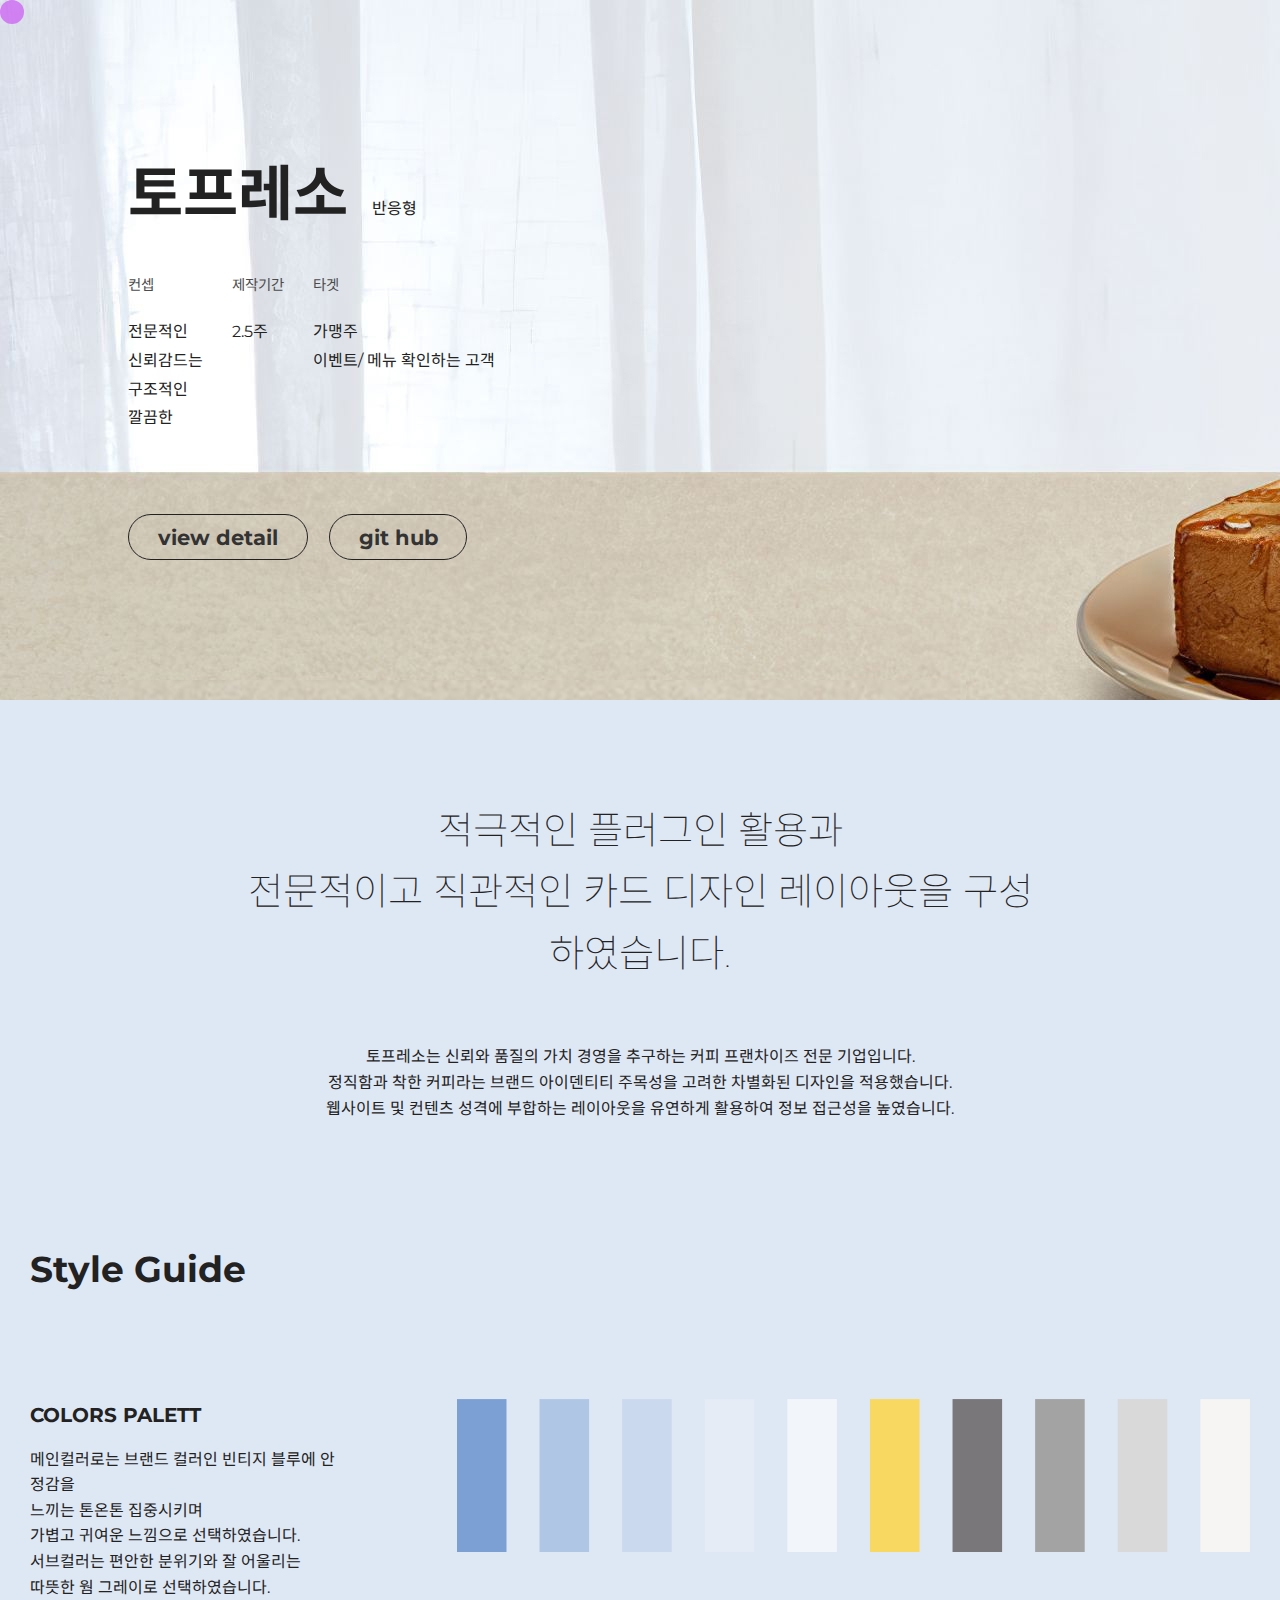
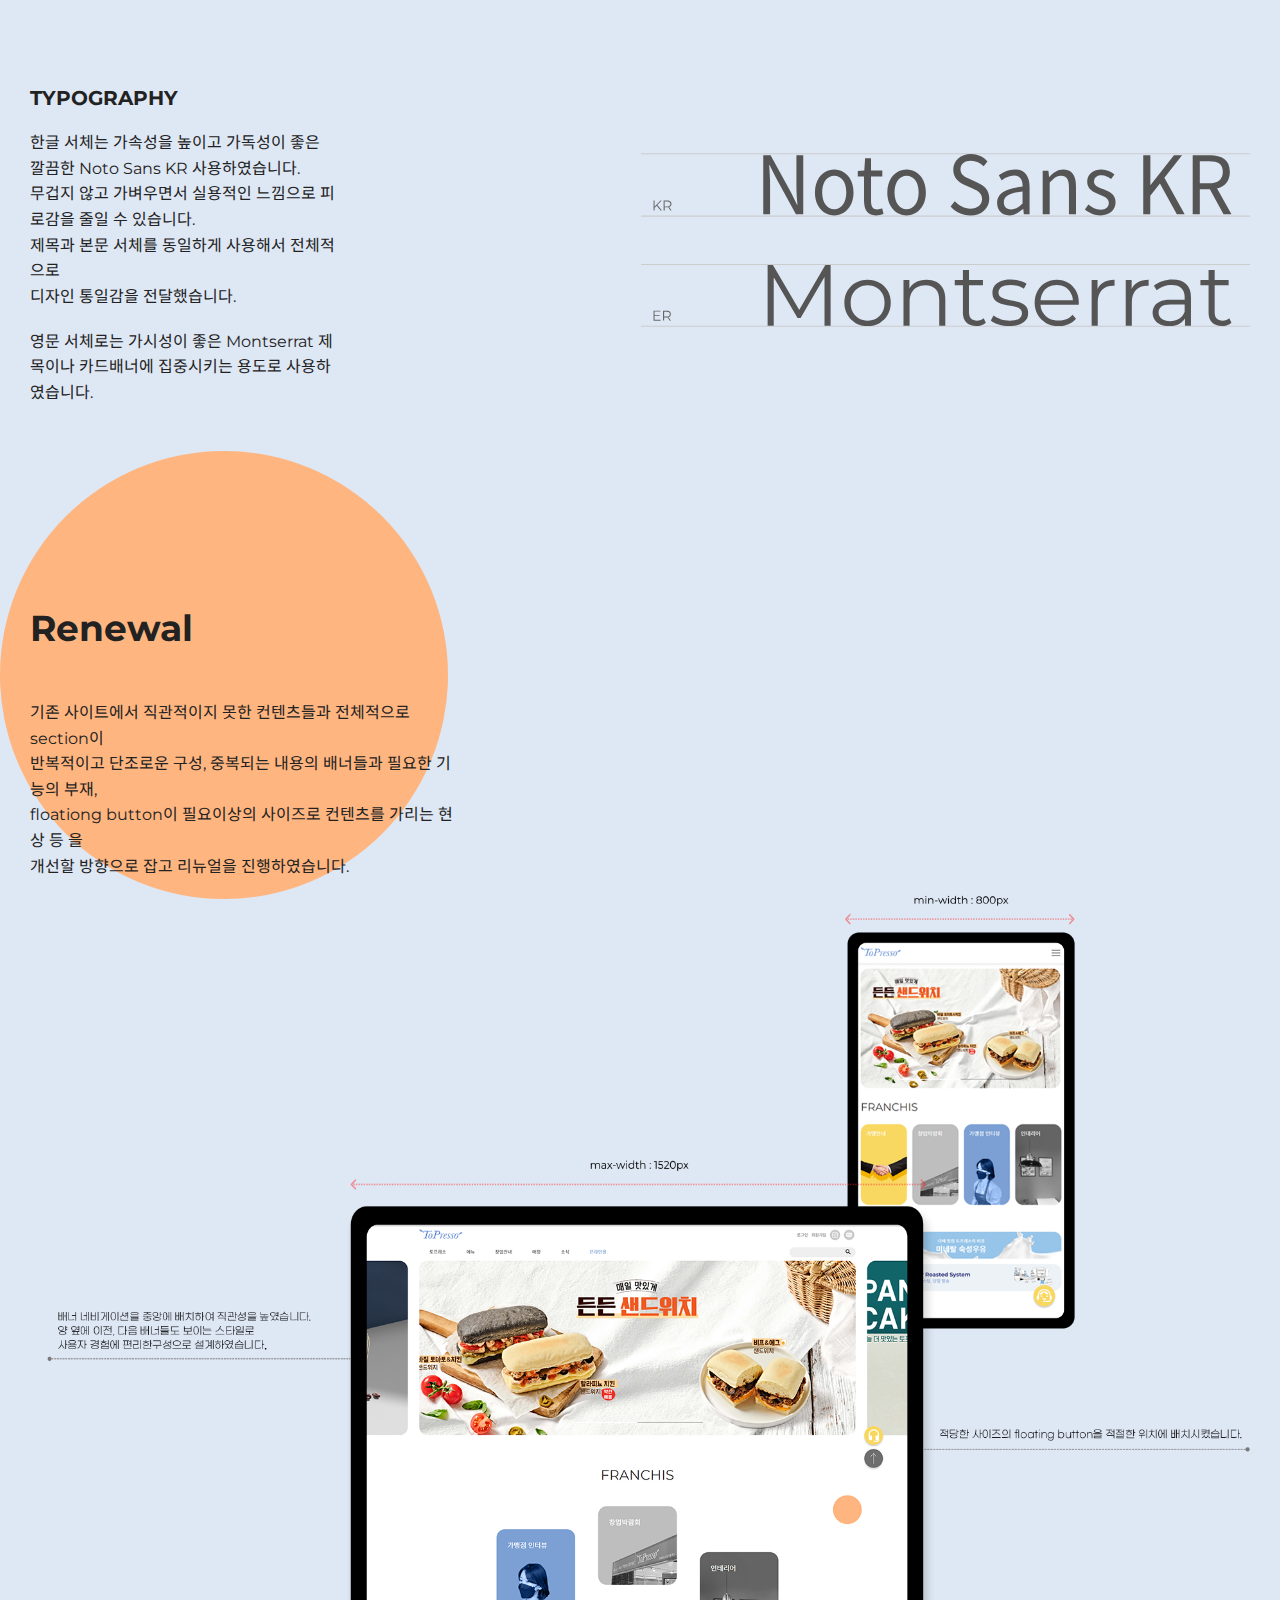
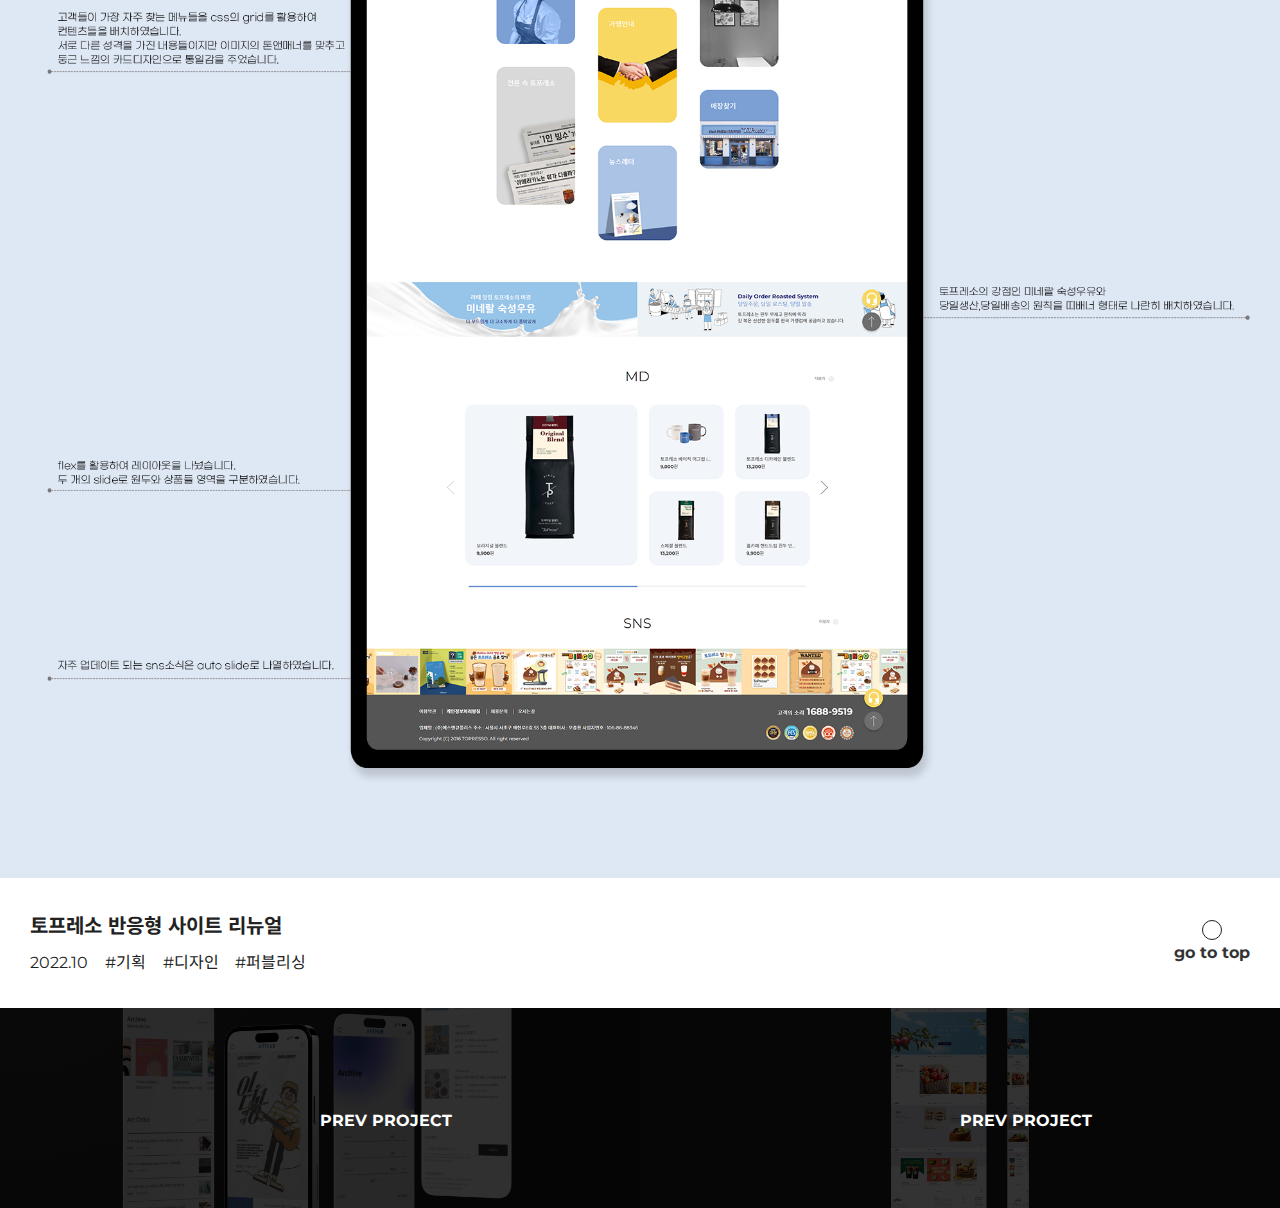
==== sub_page/sub1.html @ 6f8ec85c "22.12.22" ====
<!DOCTYPE html>
<html lang="ko">
  <head>
    <meta charset="UTF-8" />
    <meta http-equiv="X-UA-Compatible" content="IE=edge" />
    <meta name="viewport" content="width=device-width, initial-scale=1.0" />
    <title>project1</title>
    <link
      href="https://fonts.googleapis.com/css2?family=Montserrat:wght@400;700&family=Noto+Sans+KR:wght@300;400;700&family=Playfair+Display&display=swap"
      rel="stylesheet"
    />
    <link href="https://unpkg.com/aos@2.3.1/dist/aos.css" rel="stylesheet" />
    <link rel="stylesheet" href="../css/sub.css" />

    <script src="https://unpkg.com/aos@2.3.1/dist/aos.js"></script>
    <script src="../js/common.js" defer></script>
  </head>
  <body oncontextmenu="return false">
    <div class="wrap">
      <div class="cursor"></div>
      <header id="hd" class="pro1">
        <div class="banner_txt">
          <div class="title">
            <h2>토프레소</h2>
            <span>반응형</span>
          </div>
          <div class="dec">
            <ul>
              <p>컨셉</p>
              <li>전문적인</li>
              <li>신뢰감드는</li>
              <li>구조적인</li>
              <li>깔끔한</li>
            </ul>
            <ul>
              <p>제작기간</p>
              <li>2.5주</li>
            </ul>
            <ul>
              <p>타겟</p>
              <li>가맹주</li>
              <li>이벤트/ 메뉴 확인하는 고객</li>
            </ul>
          </div>
          <div class="site_con">
            <a
              href="https://chaennn.github.io/topresso/"
              target="_black"
              data-style="style1"
              >view detail</a
            >
            <a
              href="https://github.com/chaennn/topresso"
              target="_black"
              data-style="style1"
              >git hub</a
            >
          </div>
        </div>
      </header>
      <div class="contents pro1">
        <div class="inner">
          <div class="txt_con">
            <p class="big_txt">
              적극적인 플러그인 활용과 <br />전문적이고 직관적인 카드 디자인
              레이아웃을 구성하였습니다.
            </p>
            <p class="sub_txt">
              토프레소는 신뢰와 품질의 가치 경영을 추구하는 커피 프랜차이즈 전문
              기업입니다. <br />정직함과 착한 커피라는 브랜드 아이덴티티
              주목성을 고려한 차별화된 디자인을 적용했습니다.<br />
              웹사이트 및 컨텐츠 성격에 부합하는 레이아웃을 유연하게 활용하여
              정보 접근성을 높였습니다.
            </p>
          </div>
          <div class="style_guide">
            <h3>Style Guide</h3>
            <div class="colors_palett">
              <div class="color_txt">
                <h4>COLORS PALETT</h4>
                <p>
                  메인컬러로는 브랜드 컬러인 빈티지 블루에 안정감을 <br />
                  느끼는 톤온톤 집중시키며 <br />가볍고 귀여운 느낌으로
                  선택하였습니다.<br />
                  서브컬러는 편안한 분위기와 잘 어울리는 <br />따뜻한 웜
                  그레이로 선택하였습니다.
                </p>
              </div>
              <div class="color_con">
                <img src="../image/topresso/topresso_color.svg" alt="" />
              </div>
            </div>
            <div class="typography">
              <div class="typo_txt">
                <h4>TYPOGRAPHY</h4>
                <p>
                  한글 서체는 가속성을 높이고 가독성이 좋은 깔끔한 Noto Sans KR
                  사용하였습니다.<br />
                  무겁지 않고 가벼우면서 실용적인 느낌으로 피로감을 줄일 수
                  있습니다. <br />제목과 본문 서체를 동일하게 사용해서
                  전체적으로<br />
                  디자인 통일감을 전달했습니다.
                </p>
                <p>
                  영문 서체로는 가시성이 좋은 Montserrat 제목이나 카드배너에
                  집중시키는 용도로 사용하였습니다.
                </p>
              </div>
              <div class="typo_con">
                <img src="../image/topresso/topresso_typo.svg" alt="" />
              </div>
            </div>
          </div>
          <div class="renewal">
            <div class="renewal_txt">
              <h3>Renewal</h3>
              <p>
                기존 사이트에서 직관적이지 못한 컨텐츠들과 전체적으로
                section이<br />
                반복적이고 단조로운 구성, 중복되는 내용의 배너들과 필요한 기능의
                부재,<br />
                floationg button이 필요이상의 사이즈로 컨텐츠를 가리는 현상 등
                을<br />
                개선할 방향으로 잡고 리뉴얼을 진행하였습니다.
              </p>
            </div>
            <div class="renewal_bg">
              <img src="../image/topresso/topresso_detail.png" alt="" />
            </div>
          </div>
        </div>
      </div>
      <footer class="pro1">
        <div class="foot_top">
          <div class="inner">
            <div class="sub_title">
              <p>토프레소 반응형 사이트 리뉴얼</p>
              <span>2022.10</span>
              <span>#기획</span>
              <span>#디자인</span>
              <span>#퍼블리싱</span>
            </div>
            <div class="fullpage-nav">
              <span></span>
              <a href="#hd" class="goTop_btn">go to top</a>
            </div>
          </div>
        </div>
        <div class="foot_bottom">
          <div class="prev_page">
            <a href="../sub_page/sub2.html" data-style="style1"></a>
          </div>
          <div class="next_page">
            <a href="#" data-style="style1"></a>
          </div>
        </div>
      </footer>
    </div>
  </body>
</html>
---- css/sub.css ----
@charset "utf-8";
@import url(./my_reset.css);
:root {
  font-family: "Montserrat", "Noto Sans KR", sans-serif;
  --dark-c1: #222;
  --light-c1: #fff;
  --dark-point-c: #cd68f3;
  --light-point-c: #64ddf8;
}

::selection {
  background-color: var(--light-point-c);
  color: var(--dark-point-c);
}

html {
  scroll-behavior: smooth;
}

body {
  cursor: none;
  color: var(--dark-c1);
}

.wrap {
  overflow: hidden;
  position: relative;
}

.cursor {
  width: 24px;
  height: 24px;
  border-radius: 50%;
  background-color: var(--dark-point-c);
  opacity: 0.8;
  position: absolute;
  top: 0;
  left: 0;
  pointer-events: none;
  z-index: 999;
}

.cursor.style1 {
  border: transparent;
  background-color: var(--light-point-c);
  backdrop-filter: hue-rotate(90deg);
}

a {
  cursor: none;
}

.inner {
  width: calc(100% - 60px);
  max-width: 1600px;
  margin: auto;
}

img {
  width: 100%;
}

.wrap {
  overflow: hidden;
}

/* 공통 header */
header {
  height: 700px;
  background-size: cover;
  display: flex;
  align-items: center;
  padding-left: 10%;
  position: relative;
  z-index: 1;
}

header .banner_txt {
  width: calc(100% / 2);
}

header .title {
  margin-bottom: 2rem;
  font-size: 60px;
  font-weight: bold;
  display: flex;
  align-items: flex-end;
}

header .title span {
  padding: 1.3rem 1.5rem;
  font-size: 1rem;
  font-weight: normal;
}

header .dec {
  margin-bottom: 15%;
  display: flex;
  align-items: flex-start;
}

header .dec ul {
  margin-right: 5%;
}

header .dec p {
  margin-bottom: 22px;
  font-size: 0.9rem;
  color: #4c4c4c;
}

header .dec li {
  margin-bottom: 0.2rem;
}

header .dec li {
  font-size: 1rem;
}

header .site_con a {
  padding: 0.6rem 5%;
  border: 1px solid var(--dark-c1);
  border-radius: 30px;
  margin-right: 3%;
  font-size: 1.3rem;
  font-weight: bold;
  transition: 0.3s;
}

header .site_con a:hover {
  background-color: var(--dark-c1);
  color: var(--light-c1);
}

/* 공통 footer */
.foot_top .inner {
  height: 130px;
  display: flex;
  justify-content: space-between;
  align-items: center;
}

.foot_top p {
  padding-bottom: 0.5rem;
  font-weight: bold;
  font-size: 20px;
}

.foot_top span {
  margin-right: 0.8rem;
}

.fullpage-nav {
  font-weight: bold;
  text-align: center;
  color: var(--dark-c1);
}

.fullpage-nav span {
  width: 20px;
  height: 20px;
  border: 1px solid var(--dark-c1);
  border-radius: 50%;
  margin: auto;
  display: block;
  transition: 0.3s;
}

.fullpage-nav .goTop_btn {
  font-weight: bold;
  text-align: center;
}

.fullpage-nav:hover span {
  transform: translateY(-30%);
}

footer .foot_bottom {
  display: flex;
  justify-content: space-between;
  align-items: center;
}

footer .foot_bottom > * {
  width: calc(100% / 2);
  height: 200px;
  font-weight: bold;
  color: var(--light-c1);
  display: flex;
  justify-content: center;
  align-items: center;
  position: relative;
}

footer .foot_bottom a {
  width: 100%;
  height: 100%;
  background: rgba(0, 0, 0, 0.8);
  position: absolute;
  top: 0;
  left: 0;
  transition: 1s;
}

footer .prev_page a::before {
  content: "PREV PROJECT";
  color: var(--light-c1);
  position: absolute;
  top: 50%;
  left: 50%;
}

footer .next_page a::before {
  content: "PREV PROJECT";
  color: var(--light-c1);
  position: absolute;
  top: 50%;
  left: 50%;
}

footer .foot_bottom a:hover {
  background: linear-gradient(
    180deg,
    rgba(0, 0, 0, 0) 0%,
    rgba(0, 0, 0, 1) 100%
  );
}

footer .foot_bottom span {
  z-index: 1;
}

/* 토프레소 */
header.pro1 {
  background: url(../image/topresso/top_banner.jpg) no-repeat top left;
}

/* contents! */
.contents.pro1 {
  background-color: #dee7f4;
  position: relative;
  z-index: 1;
}

.contents.pro1::before {
  content: "";
  width: 35vw;
  height: 35vw;
  border-radius: 50%;
  background-color: #ffb57f;
  position: absolute;
  top: 40%;
  left: 0;
  z-index: -1;
  animation: orange 20s linear infinite none;
}

@keyframes orange {
  0% {
    top: 40%;
    left: -40%;
  }
  100% {
    top: 40%;
    left: 100%;
  }
}

.contents.pro1 .txt_con {
  width: 65%;
  padding-top: 100px;
  margin: auto;
  text-align: center;
}

.contents.pro1 .txt_con .big_txt {
  font-size: 2.4rem;
  font-weight: lighter;
}

.contents.pro1 .txt_con .sub_txt {
  margin-top: 60px;
}

.pro1 h3 {
  font-weight: bold;
  font-size: 36px;
}

.pro1 h4 {
  margin-bottom: 1rem;
  font-weight: bold;
  font-size: 20px;
}

.pro1 .style_guide {
  margin-top: 120px;
}

.pro1 .style_guide h3 {
  margin-bottom: 100px;
}

.pro1 .style_guide .colors_palett {
  display: flex;
  justify-content: space-between;
}

.pro1 .style_guide .typography {
  display: flex;
  justify-content: space-between;
  align-items: center;
}

.pro1 .style_guide .colors_palett {
  display: flex;
  justify-content: space-between;
}

.pro1 .style_guide .color_txt {
  width: 25%;
}

.pro1 .style_guide .color_con {
  width: 65%;
}

.pro1 .style_guide .typography {
  margin-top: 82px;
}

.pro1 .style_guide .typo_txt {
  width: 25%;
}

.pro1 .style_guide .typo_txt p:nth-of-type(2) {
  margin-top: 1.2rem;
}

.pro1 .style_guide .typo_con {
  width: 50%;
}

.pro1 .renewal {
  margin: auto;
  margin-top: 195px;
  display: flex;
  justify-content: space-between;
  flex-direction: column;
}

.pro1 .renewal .renewal_bg {
  margin-bottom: 80px;
}

.pro1 .renewal .renewal_txt {
  width: 35%;
}

.pro1 .renewal h3 {
  margin-bottom: 42px;
}

footer.pro1 {
  background-color: white;
  color: var(--dark-c1);
}

footer.pro1 .foot_bottom .prev_page {
  background: url(../image/mockup/project3.jpg) no-repeat center;
  background-size: cover;
}

footer.pro1 .foot_bottom .next_page {
  background: url(../image/mockup/project2.jpg) no-repeat center;
  background-size: cover;
}

/* 아트허브 */

header.pro3 {
  background: url(../image/arthub/arthub_head.jpg) no-repeat top left;
}

header.pro3::before {
  content: "";
  width: 50%;
  height: 100%;
  background-color: rgba(0, 0, 0, 0.8);
  position: absolute;
  top: 0;
  left: 0;
  z-index: -1;
}

.pro3 .banner_txt {
  color: var(--light-c1);
}

.pro3 .dec p {
  color: #fdfdfd;
}

.pro3 .site_con a {
  border: 1px solid var(--light-c1);
  color: var(--light-c1);
}

.pro3 .site_con a:hover {
  background-color: var(--light-c1);
  color: var(--dark-c1);
}

/* sub2 contents! */
.contents.pro3 h3 {
  font-size: 2.2rem;
  font-weight: bold;
}

.contents.pro3 .txt_con {
  padding-top: 130px;
  padding-bottom: 100px;
  display: flex;
  justify-content: space-between;
  align-items: center;
  word-break: keep-all;
}

.contents.pro3 .big_txt {
  width: 45%;
  font-size: 2.2rem;
  font-weight: lighter;
}

.contents.pro3 .sub_txt {
  width: 45%;
}

.contents.pro3 .sub_txt p {
  margin-bottom: 1rem;
}

.contents.pro3 .style_guide {
  padding-top: 100px;
  background: rgb(237, 240, 246);
  background: linear-gradient(
    180deg,
    rgba(237, 240, 246, 1) 0%,
    rgba(237, 240, 246, 0) 100%
  );
}

.contents.pro3 .style_guide h3 {
  width: 100%;
  margin-bottom: 80px;
  text-align: center;
}

.contents.pro3 .style_guide h4 {
  margin-bottom: 2.2rem;
  font-size: 1.4rem;
  font-weight: bold;
}

.contents.pro3 .style_guide .style_con {
  display: flex;
  justify-content: space-evenly;
}

.contents.pro3 .style_guide .style_con:first-of-type {
  margin-bottom: 70px;
}

.contents.pro3 .style_guide .style_con > * {
  width: 30%;
}

.contents.pro3 .colors_palett ul {
  display: flex;
  justify-content: flex-start;
  flex-wrap: wrap;
}

.contents.pro3 .colors_palett h4 {
  width: 100%;
}

.contents.pro3 .color_con {
  padding-right: 5%;
  text-align: center;
}

.contents.pro3 .color_con span {
  width: 80px;
  height: 80px;
  border-radius: 50%;
  background-color: #fff;
  display: inline-block;
}

.contents.pro3 .color_con:first-of-type span {
  box-shadow: 2px 2px 15px rgba(0, 0, 0, 0.1);
}

.contents.pro3 .color_con:nth-of-type(2) span {
  background-color: #225099;
}

.contents.pro3 .color_con:last-of-type span {
  background-color: #000;
}

.contents.pro3 .style_guide .grid_width {
  width: 50%;
  margin: auto;
  margin-top: 140px;
}

.contents.pro3 .renewal {
  margin-top: 144px;
  text-align: center;
}
.contents.pro3 .renewal h3 {
  color: #225099;
}

.contents.pro3 .renewal .detail_img {
  width: 90%;
  margin: auto;
}

.contents.pro3 .sub_re .inner {
  display: flex;
  justify-content: space-between;
  align-items: center;
}

.contents.pro3 .sub_re h3 {
  margin-bottom: 120px;
  color: #225099;
}

.contents.pro3 .sub_re p {
  margin-bottom: 1rem;
}

footer.pro3 {
  background-color: #225099;
  color: var(--light-c1);
}

footer.pro3 .fullpage-nav a {
  color: var(--light-c1);
}

footer.pro3 .fullpage-nav span {
  border: 1px solid var(--light-c1);
}

footer .foot_bottom .prev_page {
  background: url(../image/mockup/project2.jpg) no-repeat center;
  background-size: cover;
}

footer .foot_bottom .next_page {
  background: url(../image/mockup/project1.jpg) no-repeat center;
  background-size: cover;
}

/***** 반응형 *****/

@media (max-width: 600px) {
  .banner_txt {
    width: 100% !important;
  }

  header .site_con a {
    font-size: 1rem;
  }

  /* 토프레소 */

  header.pro1 {
    background: url(../image/topresso/top_banner_m.jpg) no-repeat center;
    background-size: cover;
    display: flex;
    align-items: center;
  }

  @keyframes orange {
    0% {
      top: 60%;
      left: -40%;
    }
    100% {
      top: 60%;
      left: 100%;
    }
  }

  .contents.pro1 .txt_con {
    width: 100%;
  }

  .contents.pro1 .txt_con .sub_txt {
    width: 70%;
    margin: auto;
    margin-top: 40px;
    word-break: keep-all;
  }

  .pro1 .style_guide h3 {
    margin-bottom: 50px;
  }

  .pro1 .style_guide .colors_palett {
    display: flex;
    flex-direction: column;
  }

  .pro1 .style_guide .colors_palett > * {
    width: 100%;
  }

  .pro1 .style_guide .color_con {
    margin-top: 40px;
  }

  .pro1 .style_guide .typography {
    display: flex;
    flex-direction: column;
  }

  .pro1 .style_guide .typography > * {
    width: 100%;
  }

  .pro1 .style_guide .typo_txt {
    padding-right: 20%;
  }

  .pro1 .style_guide .typo_con {
    margin-top: 40px;
  }

  .pro1 .renewal {
    margin-top: 95px;
  }

  .pro1 .renewal .renewal_txt {
    width: 100%;
    margin-bottom: 40px;
  }

  /* 아트허브 */
  header.pro3::before {
    content: "";
    width: 100%;
    height: 100%;
    background-color: rgba(0, 0, 0, 0.8);
    position: absolute;
    top: 0;
    left: 0;
    z-index: -1;
  }

  .contents.pro3 .txt_con {
    padding-top: 130px;
    padding-bottom: 80px;
    display: flex;
    flex-direction: column;
  }

  .contents.pro3 .big_txt {
    width: 100%;
    margin-bottom: 40px;
    font-size: 2rem;
    font-weight: lighter;
  }

  .contents.pro3 .sub_txt {
    width: 100%;
    text-align: left;
  }

  .contents.pro3 .style_guide .style_con {
    justify-content: space-between;
  }

  .contents.pro3 .style_guide .style_con > * {
    width: calc(100% / 2);
  }

  .contents.pro3 .color_con span {
    width: 60px;
    height: 60px;
    border-radius: 50%;
    background-color: #fff;
    display: inline-block;
  }

  .contents.pro3 .style_guide .grid_width {
    width: 100%;
  }

  .contents.pro3 .sub_re .inner {
    display: flex;
    flex-direction: column-reverse;
  }

  .contents.pro3 .sub_re h3 {
    margin-top: 80px;
    margin-bottom: 40px;
  }
}
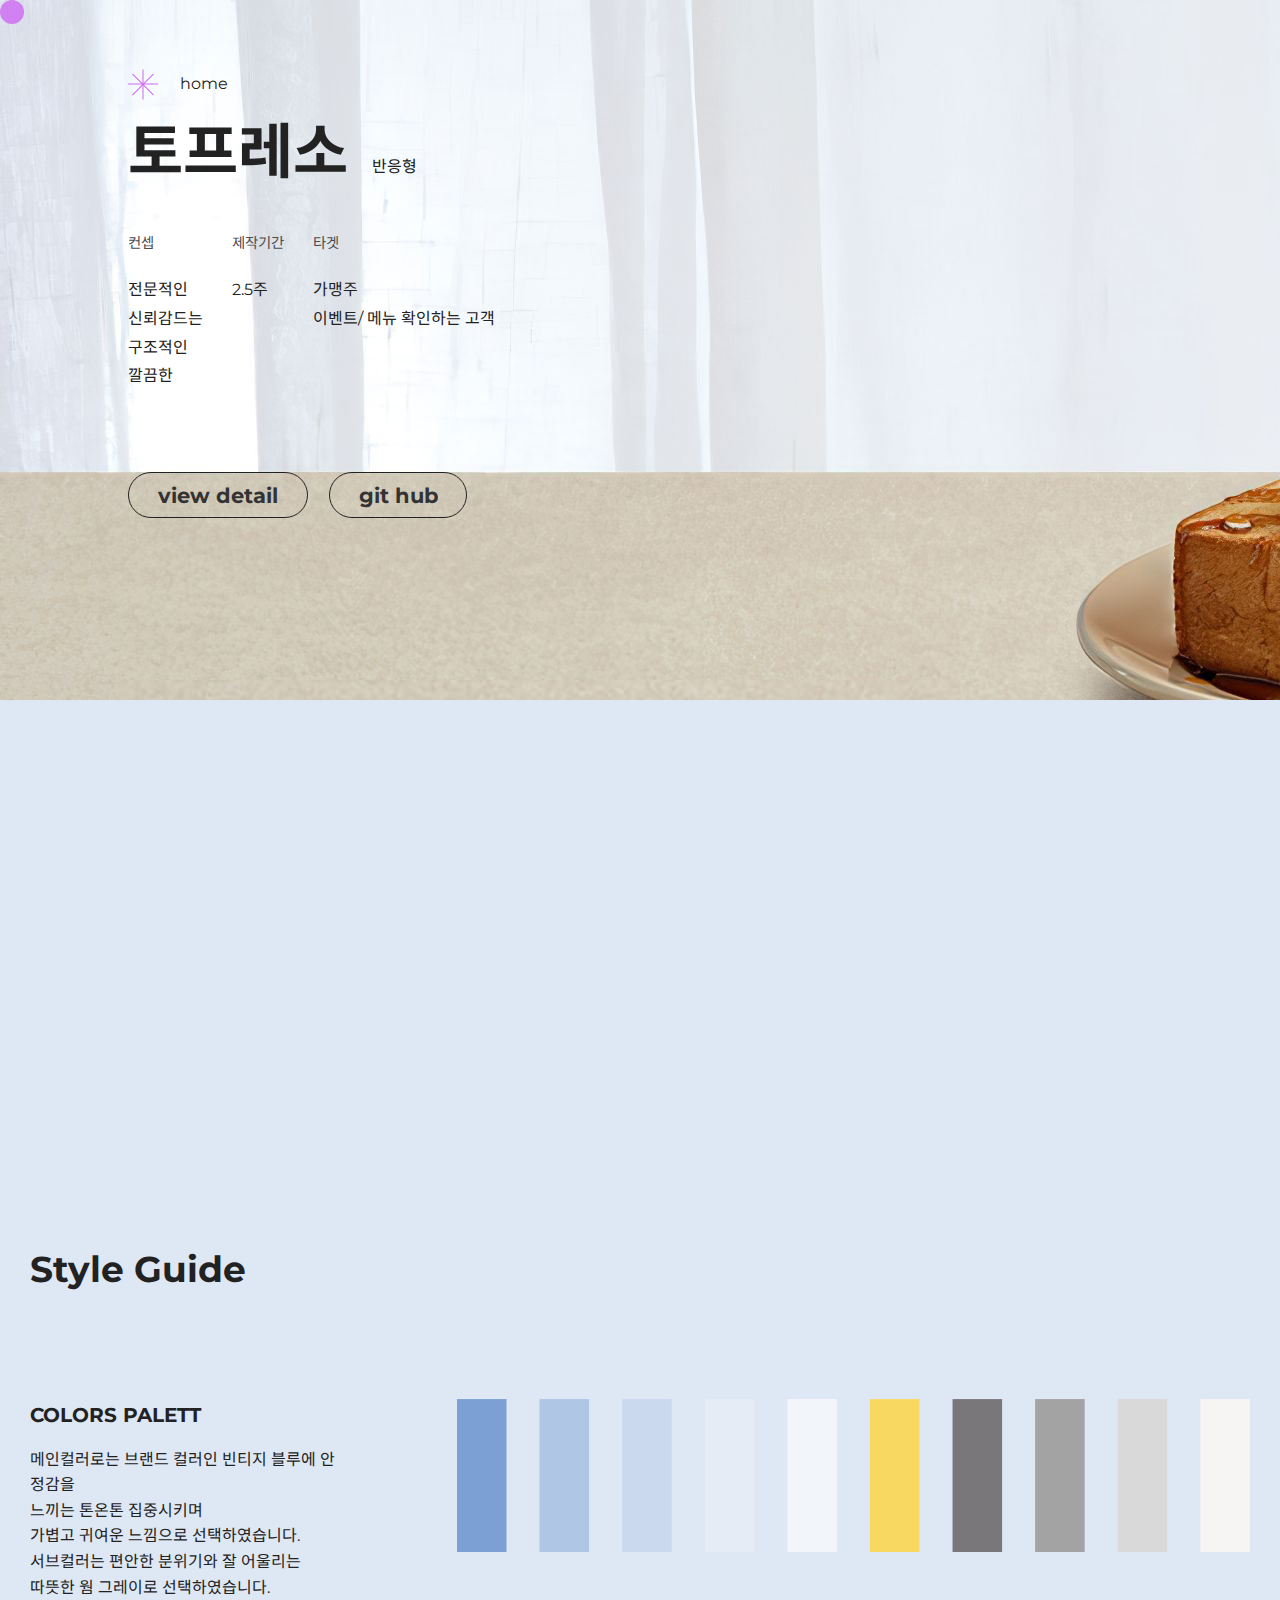
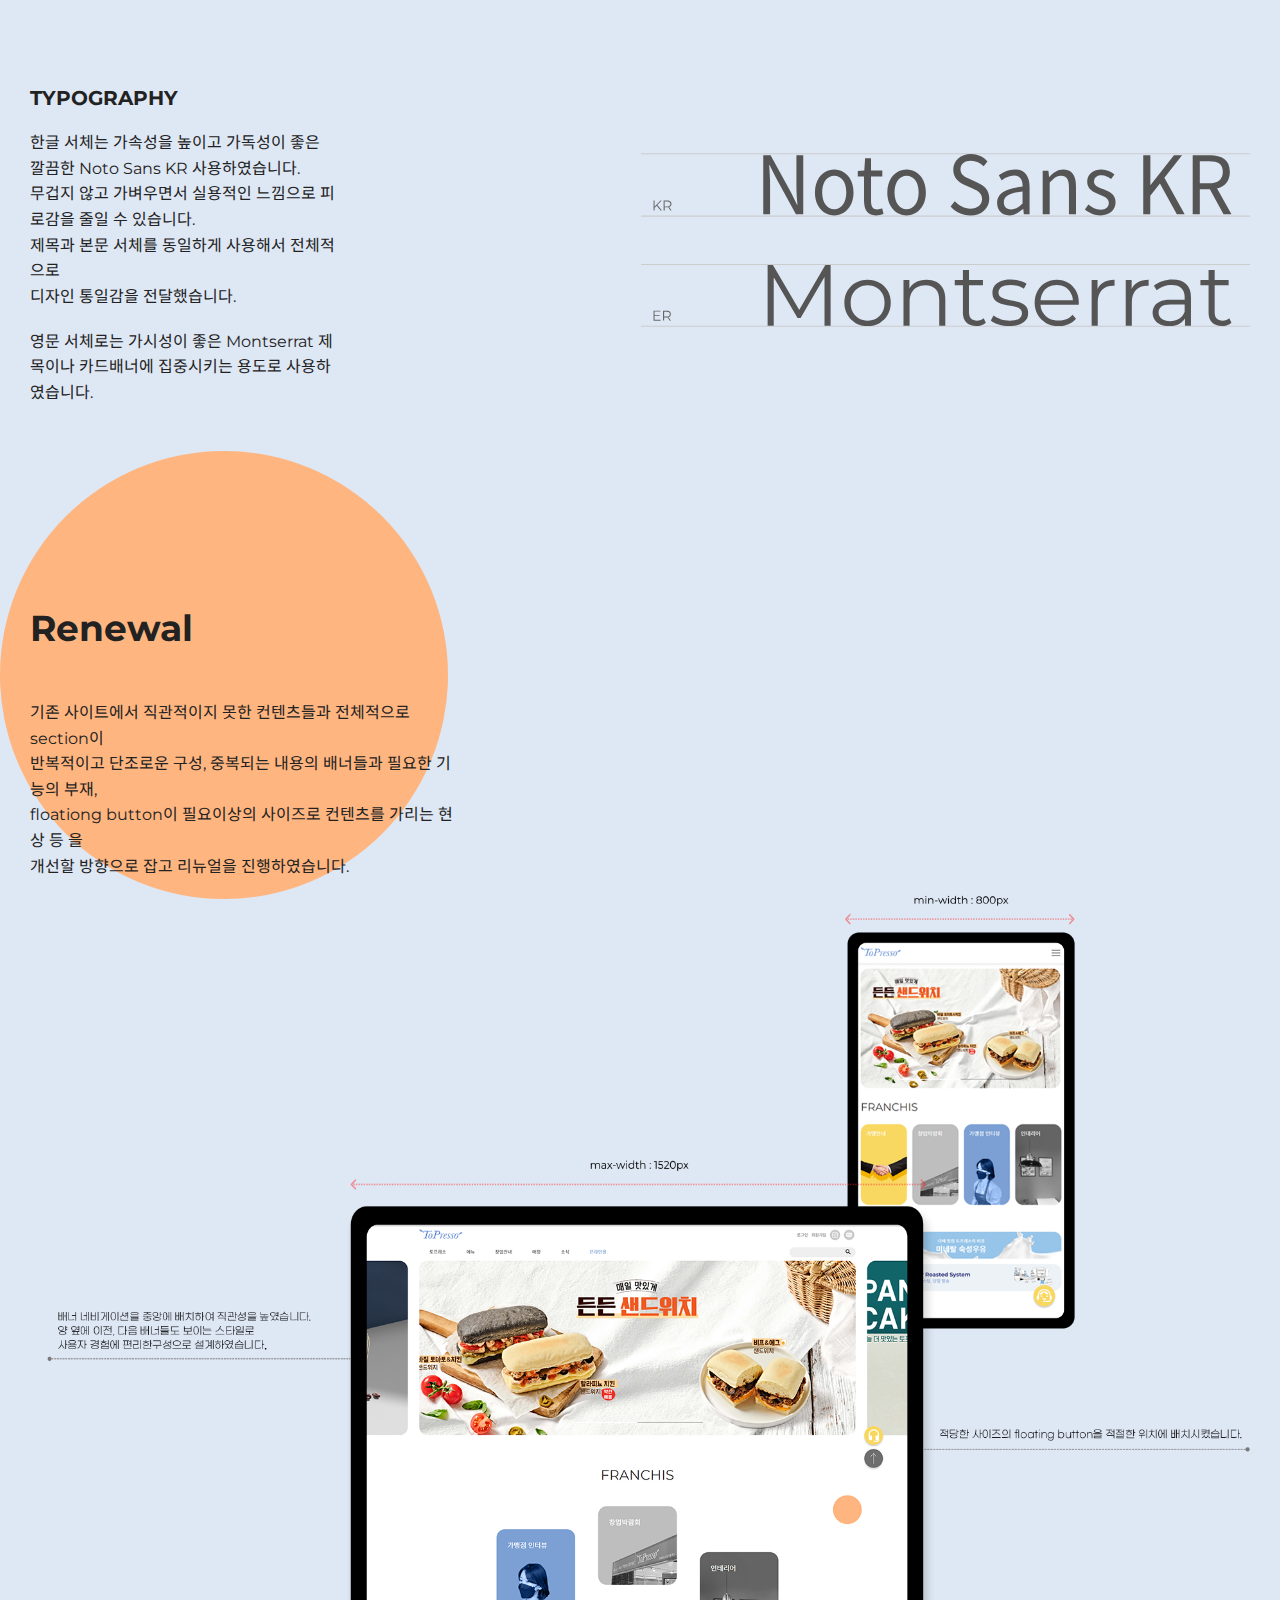
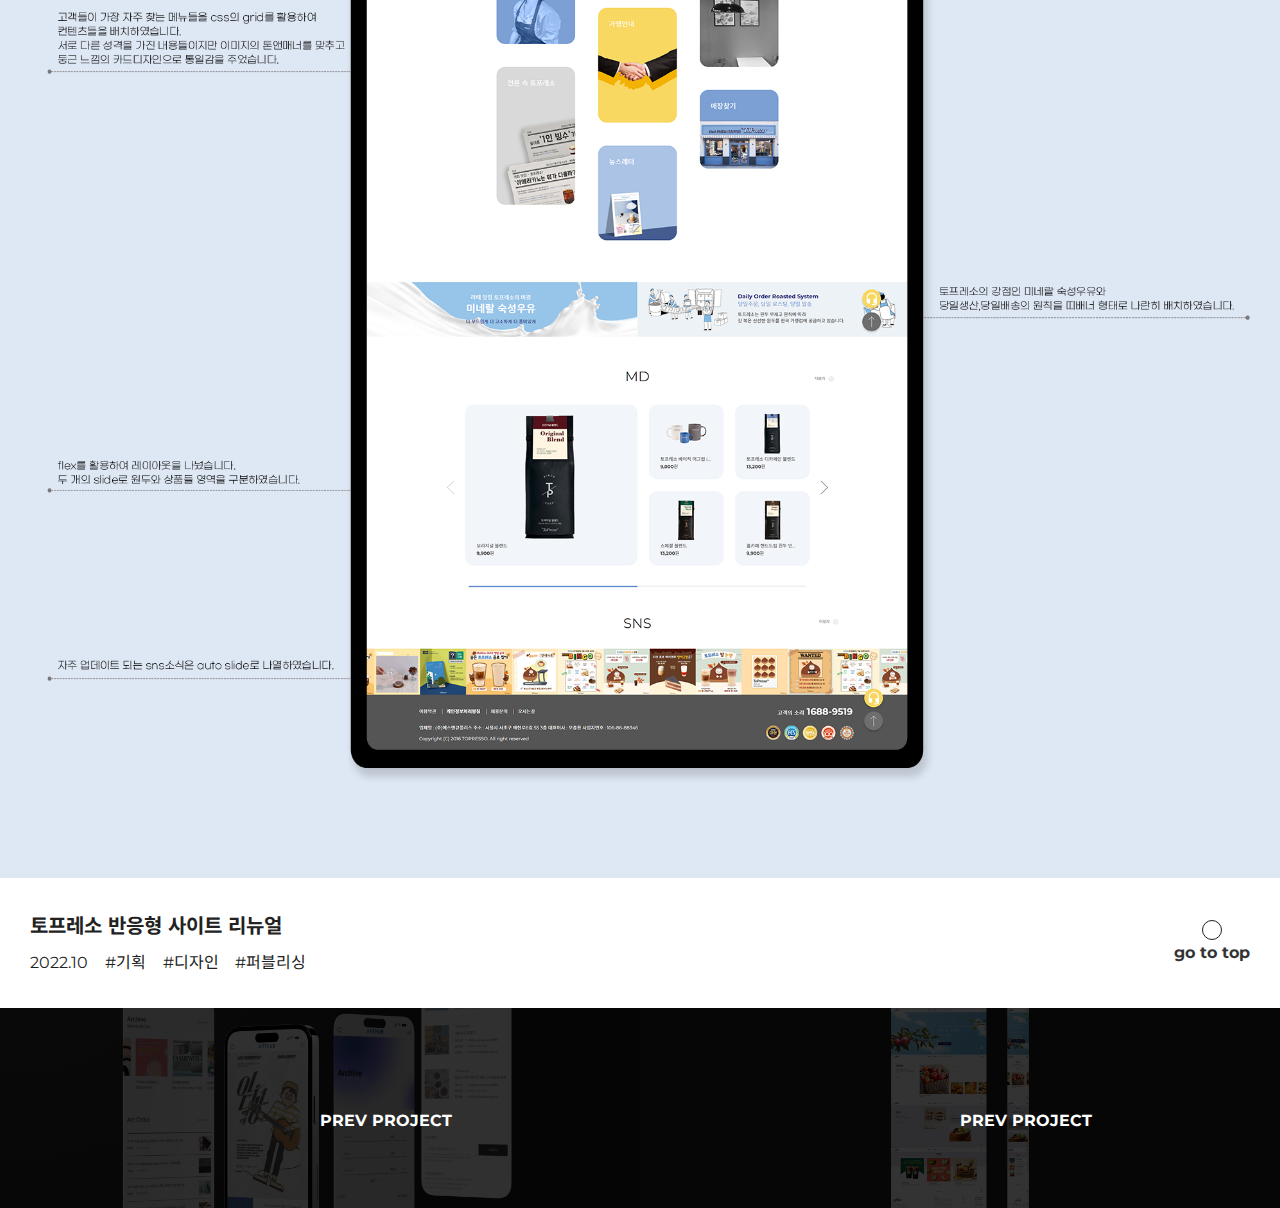
==== commit ae357f51: "22.12.23" ====
--- a/sub_page/sub1.html
+++ b/sub_page/sub1.html
@@ -19,6 +19,16 @@
     <div class="wrap">
       <div class="cursor"></div>
       <header id="hd" class="pro1">
+        <div class="home_btn">
+          <div class="home_arrow">
+            <span></span>
+            <span></span>
+            <span></span>
+            <span></span>
+          </div>
+          <p>home</p>
+          <a href="../index.html" data-style="style1">home</a>
+        </div>
         <div class="banner_txt">
           <div class="title">
             <h2>토프레소</h2>
@@ -61,11 +71,11 @@
       <div class="contents pro1">
         <div class="inner">
           <div class="txt_con">
-            <p class="big_txt">
+            <p class="big_txt" data-aos="fade-up" data-aos-duration="1500">
               적극적인 플러그인 활용과 <br />전문적이고 직관적인 카드 디자인
               레이아웃을 구성하였습니다.
             </p>
-            <p class="sub_txt">
+            <p class="sub_txt" data-aos="fade-up" data-aos-duration="1500">
               토프레소는 신뢰와 품질의 가치 경영을 추구하는 커피 프랜차이즈 전문
               기업입니다. <br />정직함과 착한 커피라는 브랜드 아이덴티티
               주목성을 고려한 차별화된 디자인을 적용했습니다.<br />
@@ -148,7 +158,7 @@
         </div>
         <div class="foot_bottom">
           <div class="prev_page">
-            <a href="../sub_page/sub2.html" data-style="style1"></a>
+            <a href="../sub_page/sub3.html" data-style="style1"></a>
           </div>
           <div class="next_page">
             <a href="#" data-style="style1"></a>
--- a/css/sub.css
+++ b/css/sub.css
@@ -67,12 +67,91 @@
 /* 공통 header */
 header {
   height: 700px;
+  padding-top: 5%;
   background-size: cover;
   display: flex;
-  align-items: center;
+  flex-direction: column;
+  align-items: flex-start;
   padding-left: 10%;
   position: relative;
   z-index: 1;
+}
+
+.home_btn {
+  width: 100px;
+  height: 40px;
+  display: flex;
+  justify-content: space-between;
+  align-items: center;
+  position: relative;
+}
+
+.home_btn .home_arrow {
+  width: 30px;
+  position: relative;
+  /* animation: arrow 3s infinite linear; */
+  animation-name: arrow;
+  animation-duration: 3s;
+  animation-iteration-count: infinite;
+  animation-timing-function: linear;
+}
+
+@keyframes arrow {
+  0% {
+    transform: rotate(0deg);
+  }
+  100% {
+    transform: rotate(360deg);
+  }
+}
+
+.home_btn span {
+  width: 30px;
+  height: 1px;
+  background-color: var(--dark-point-c);
+  position: absolute;
+  top: 50%;
+  transform: translateY(-50%);
+  transition: 0.3s;
+}
+
+.home_btn span:first-of-type {
+  transform: translateY(-50%);
+}
+.home_btn span:nth-of-type(2) {
+  transform: rotate(-45deg);
+}
+.home_btn span:nth-of-type(3) {
+  transform: rotate(45deg);
+}
+
+.home_btn span:last-of-type {
+  transform: rotate(90deg);
+}
+
+.home_btn a {
+  position: absolute;
+  top: 0;
+  left: 0;
+  right: 0;
+  bottom: 0;
+  color: transparent;
+}
+
+.home_btn:hover .home_arrow {
+  animation-play-state: paused;
+}
+
+.home_btn:hover span:nth-of-type(2) {
+  width: 15px;
+  transform: translateY(600%) rotate(45deg);
+}
+.home_btn:hover span:nth-of-type(3) {
+  width: 15px;
+  transform: translateY(-690%) rotate(-45deg);
+}
+.home_btn:hover span:last-of-type {
+  opacity: 0;
 }
 
 header .banner_txt {
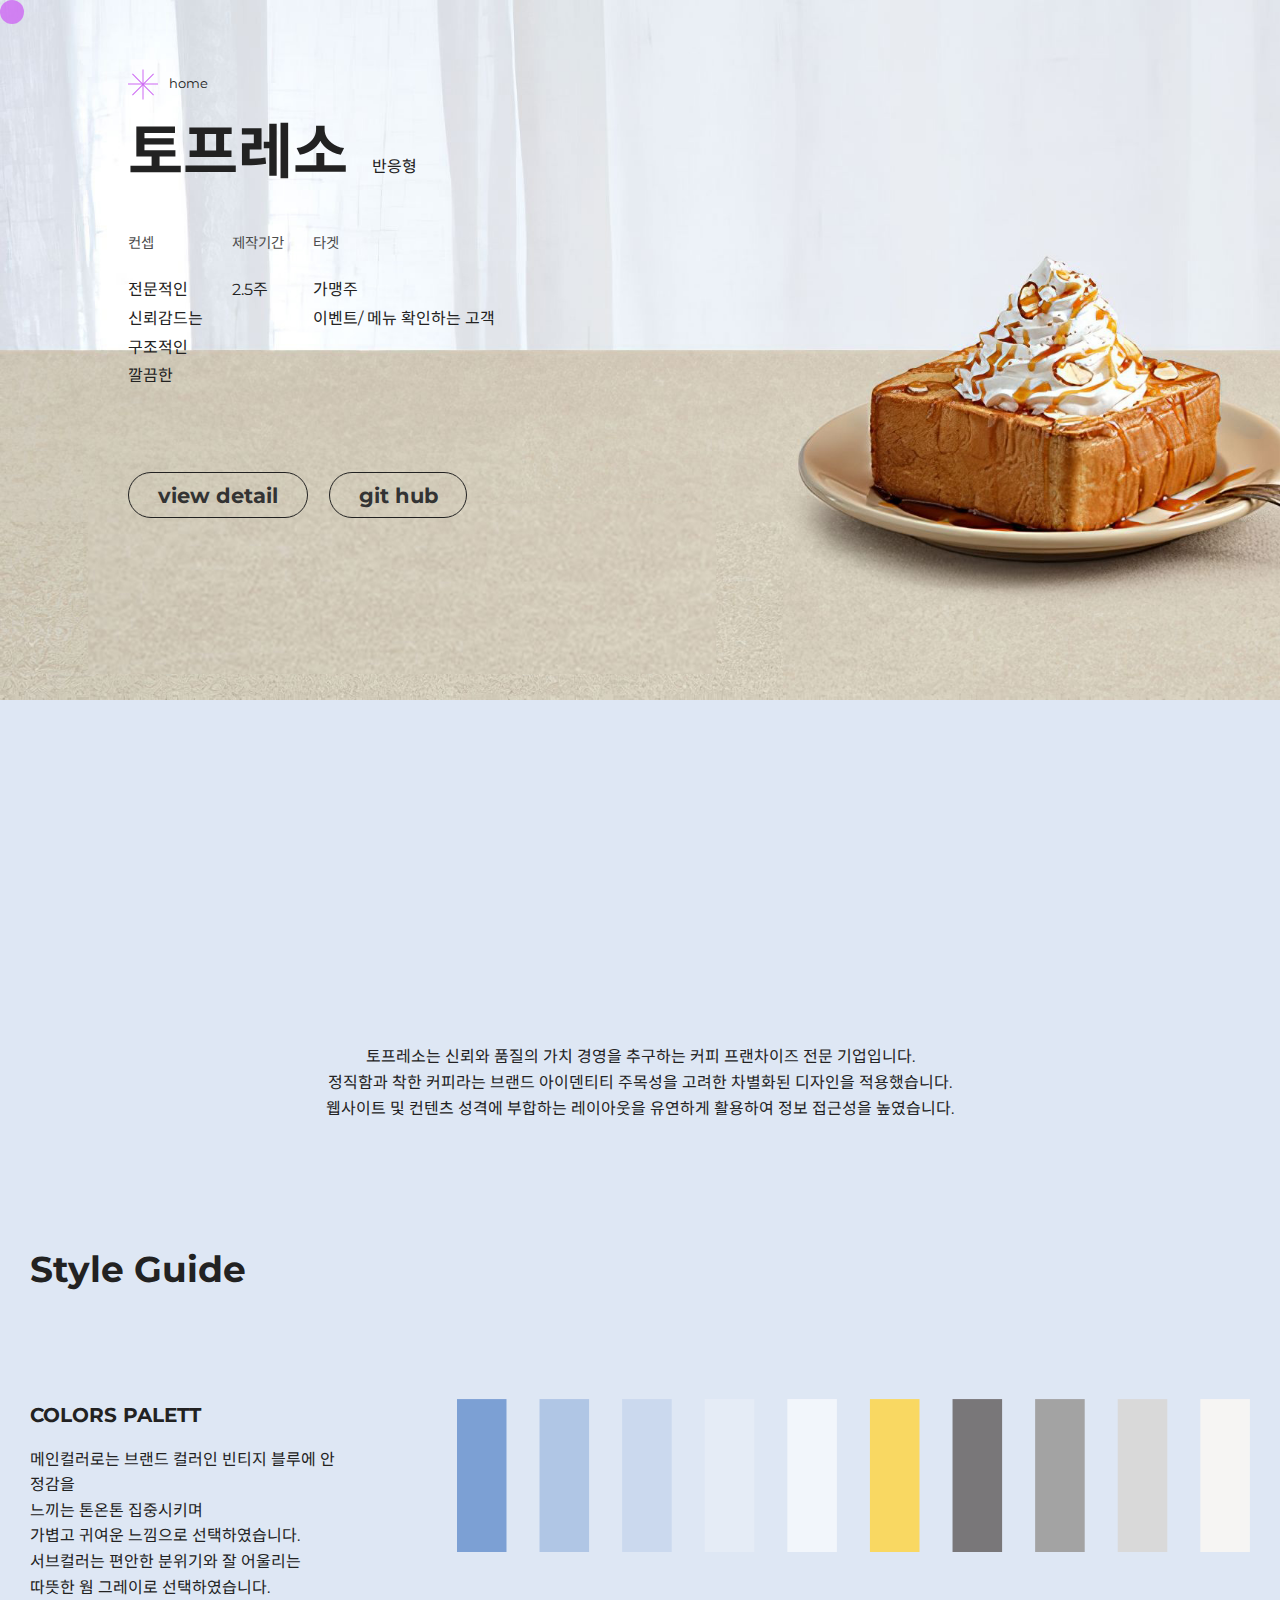
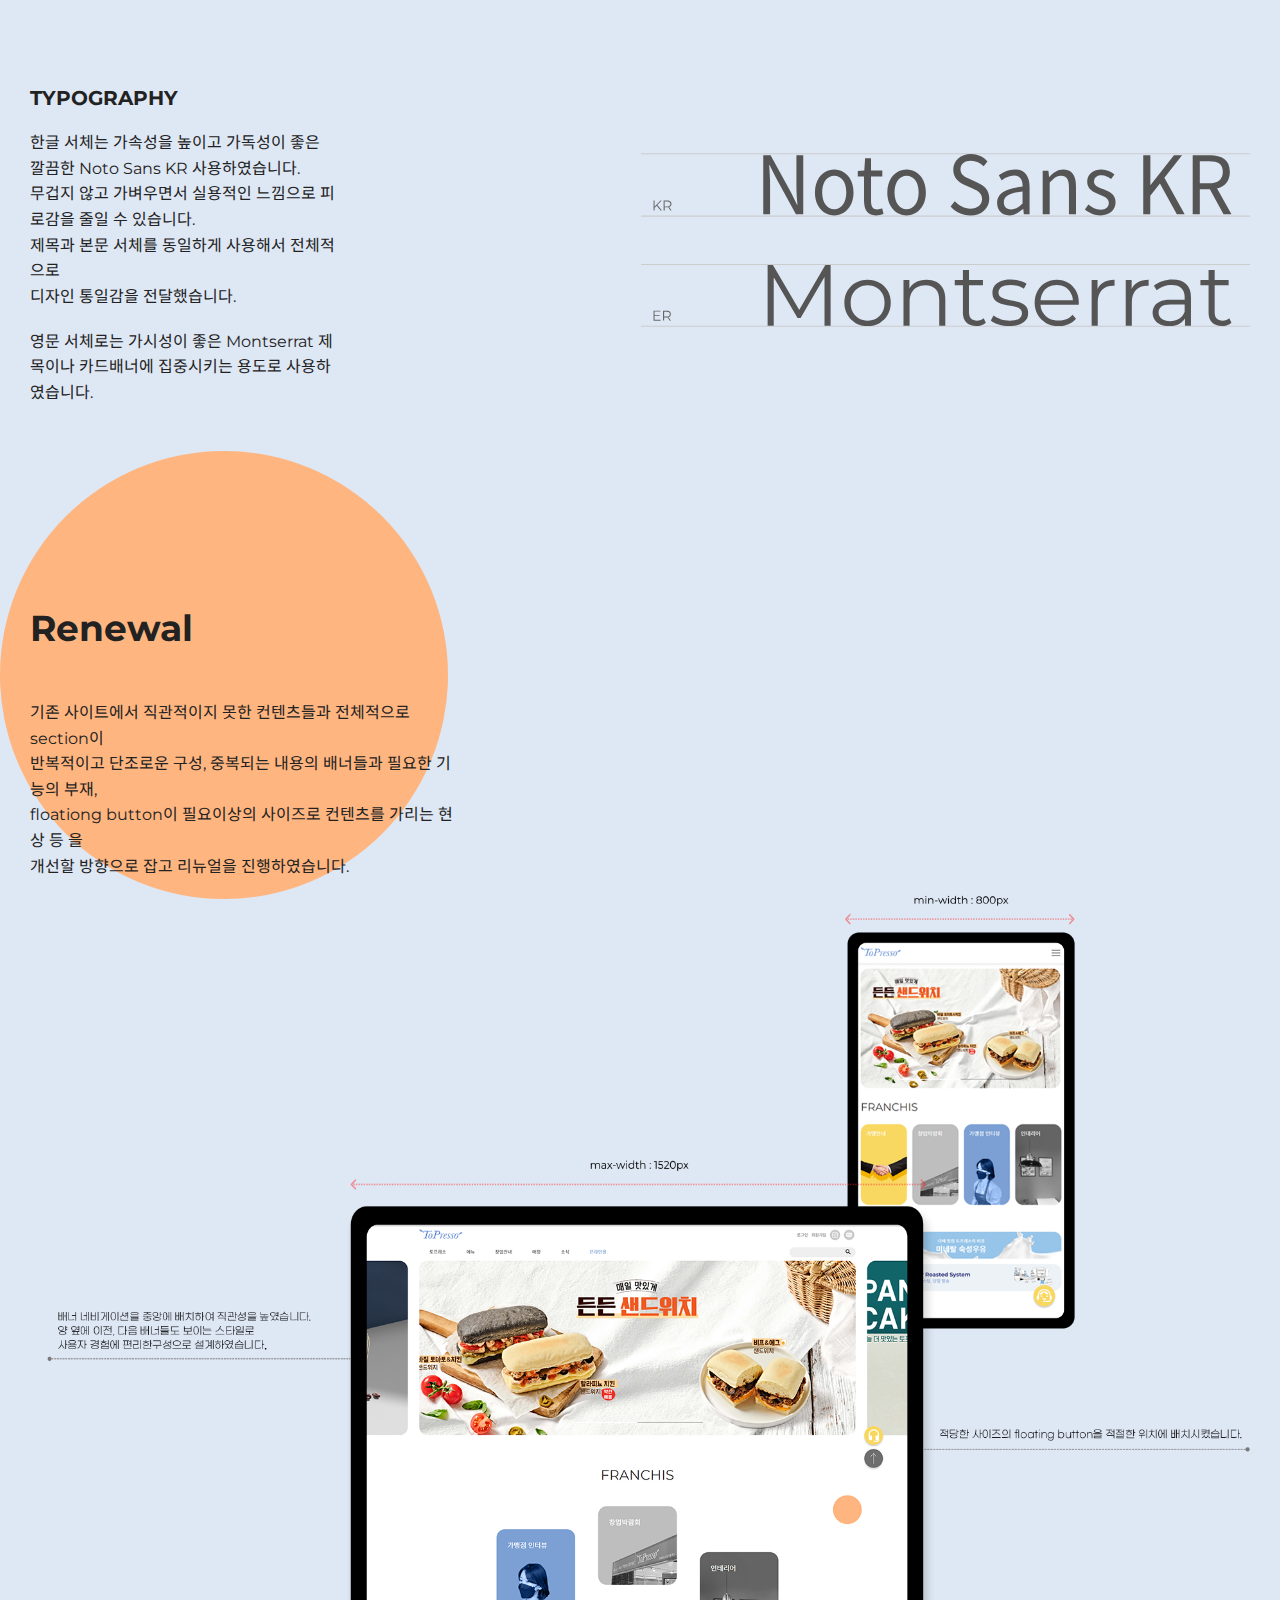
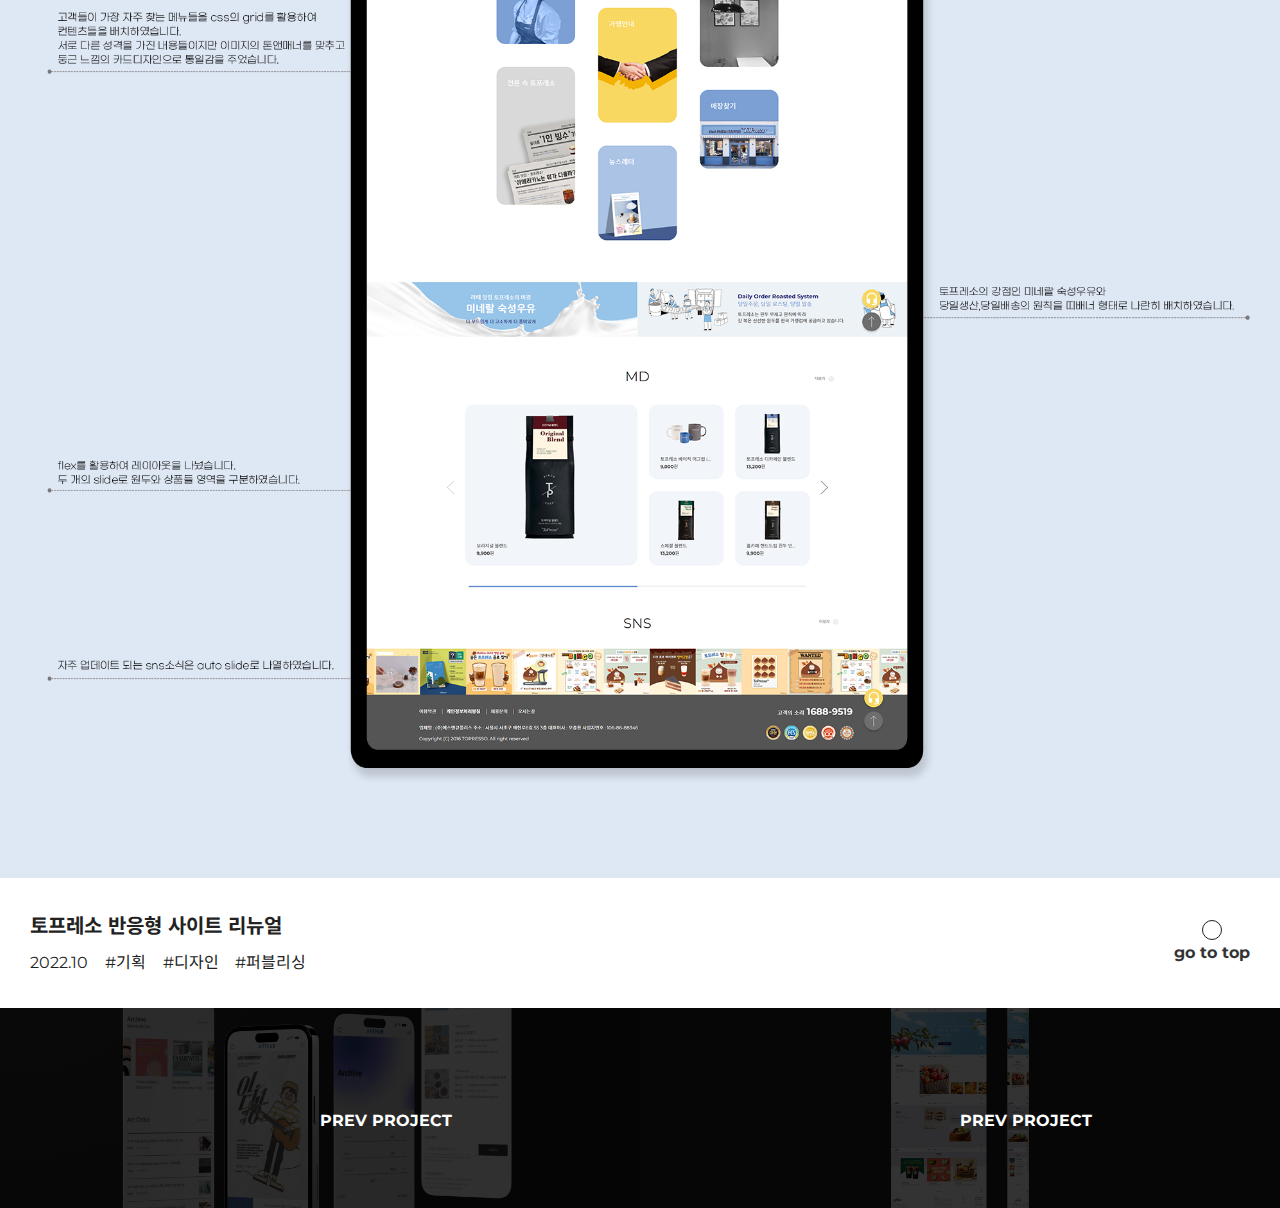
==== commit 9203ded4: "22.12.23" ====
--- a/sub_page/sub1.html
+++ b/sub_page/sub1.html
@@ -71,11 +71,11 @@
       <div class="contents pro1">
         <div class="inner">
           <div class="txt_con">
-            <p class="big_txt" data-aos="fade-up" data-aos-duration="1500">
+            <p class="big_txt" data-aos="fade-up">
               적극적인 플러그인 활용과 <br />전문적이고 직관적인 카드 디자인
               레이아웃을 구성하였습니다.
             </p>
-            <p class="sub_txt" data-aos="fade-up" data-aos-duration="1500">
+            <p class="sub_txt">
               토프레소는 신뢰와 품질의 가치 경영을 추구하는 커피 프랜차이즈 전문
               기업입니다. <br />정직함과 착한 커피라는 브랜드 아이덴티티
               주목성을 고려한 차별화된 디자인을 적용했습니다.<br />
--- a/css/sub.css
+++ b/css/sub.css
@@ -78,8 +78,10 @@
 }
 
 .home_btn {
-  width: 100px;
+  /* border: 1px solid red; */
+  width: 80px;
   height: 40px;
+  font-size: 0.8rem;
   display: flex;
   justify-content: space-between;
   align-items: center;
@@ -140,6 +142,7 @@
 
 .home_btn:hover .home_arrow {
   animation-play-state: paused;
+  transform: rotate(0deg);
 }
 
 .home_btn:hover span:nth-of-type(2) {
@@ -311,7 +314,8 @@
 
 /* 토프레소 */
 header.pro1 {
-  background: url(../image/topresso/top_banner.jpg) no-repeat top left;
+  background: url(../image/topresso/top_banner.jpg) no-repeat center left;
+  background-size: cover;
 }
 
 /* contents! */
@@ -472,6 +476,10 @@
   z-index: -1;
 }
 
+header.pro3 .home_btn {
+  color: var(--light-c1);
+}
+
 .pro3 .banner_txt {
   color: var(--light-c1);
 }
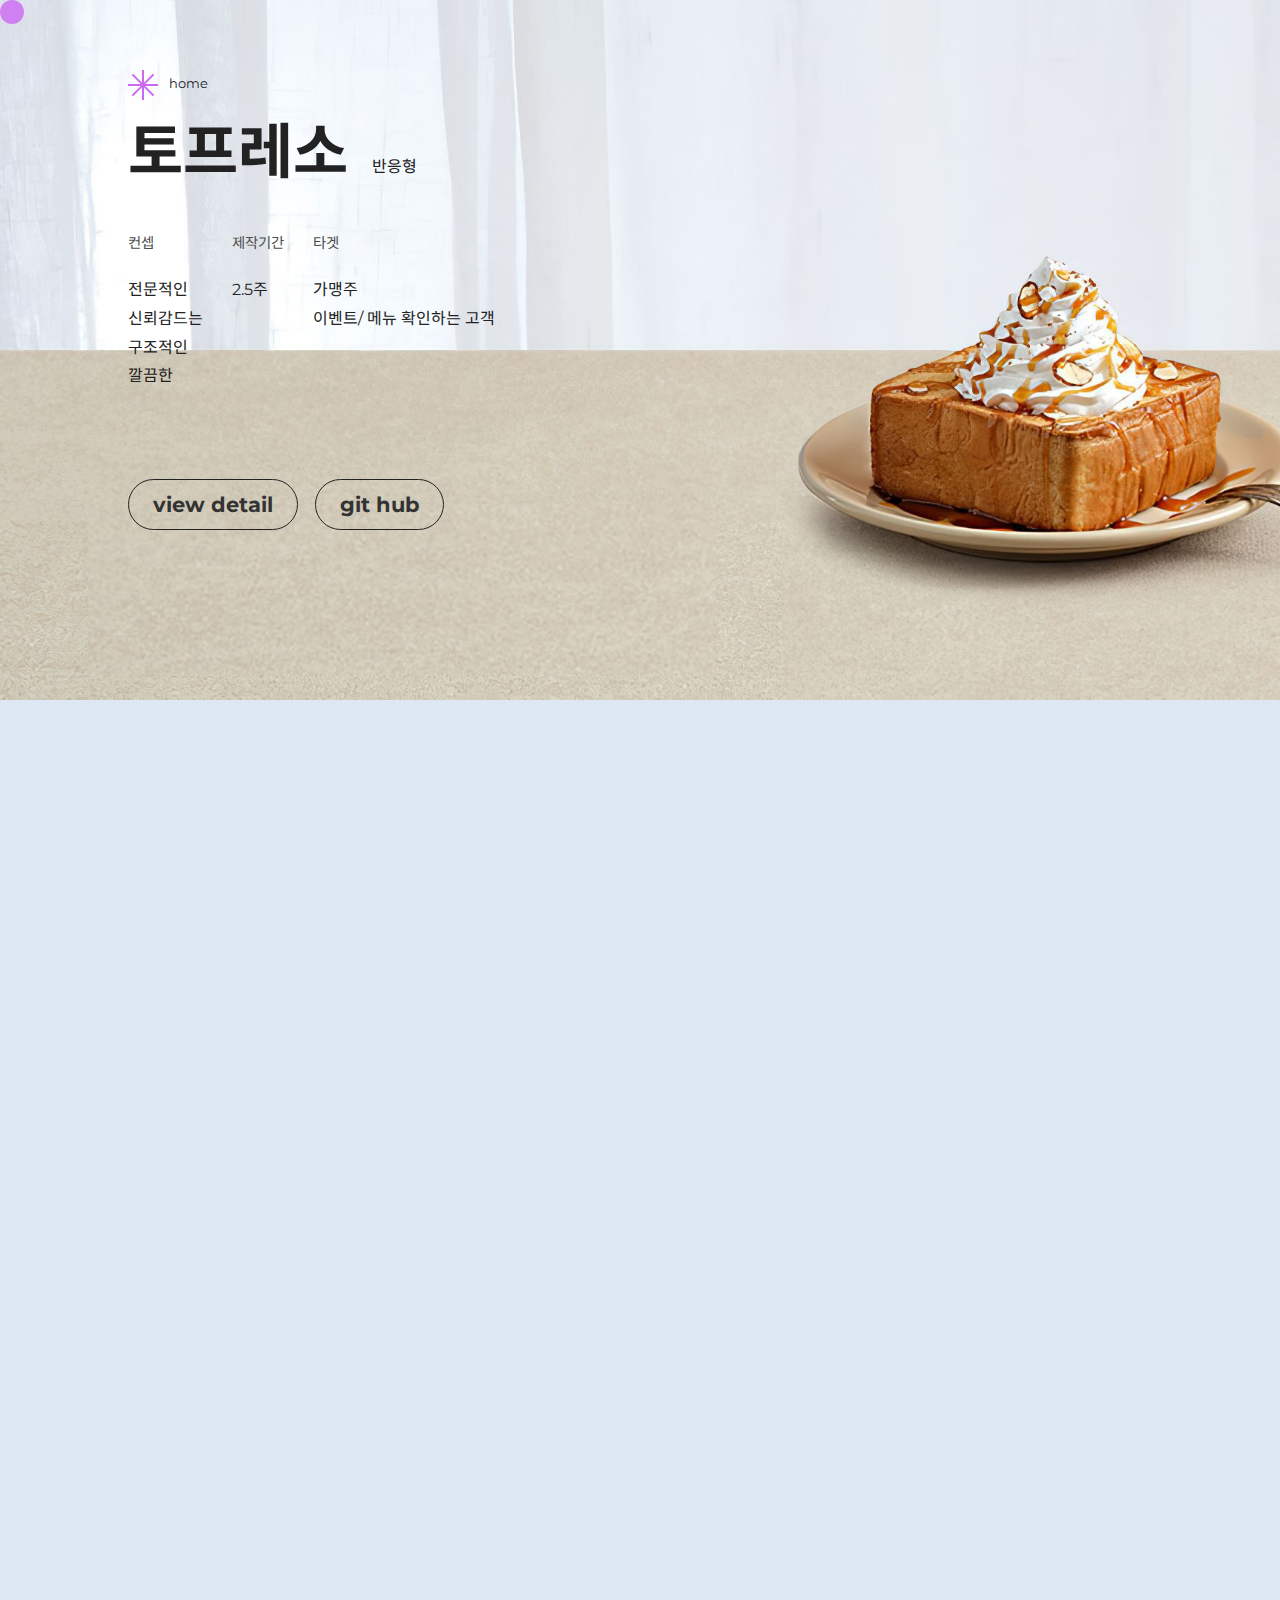
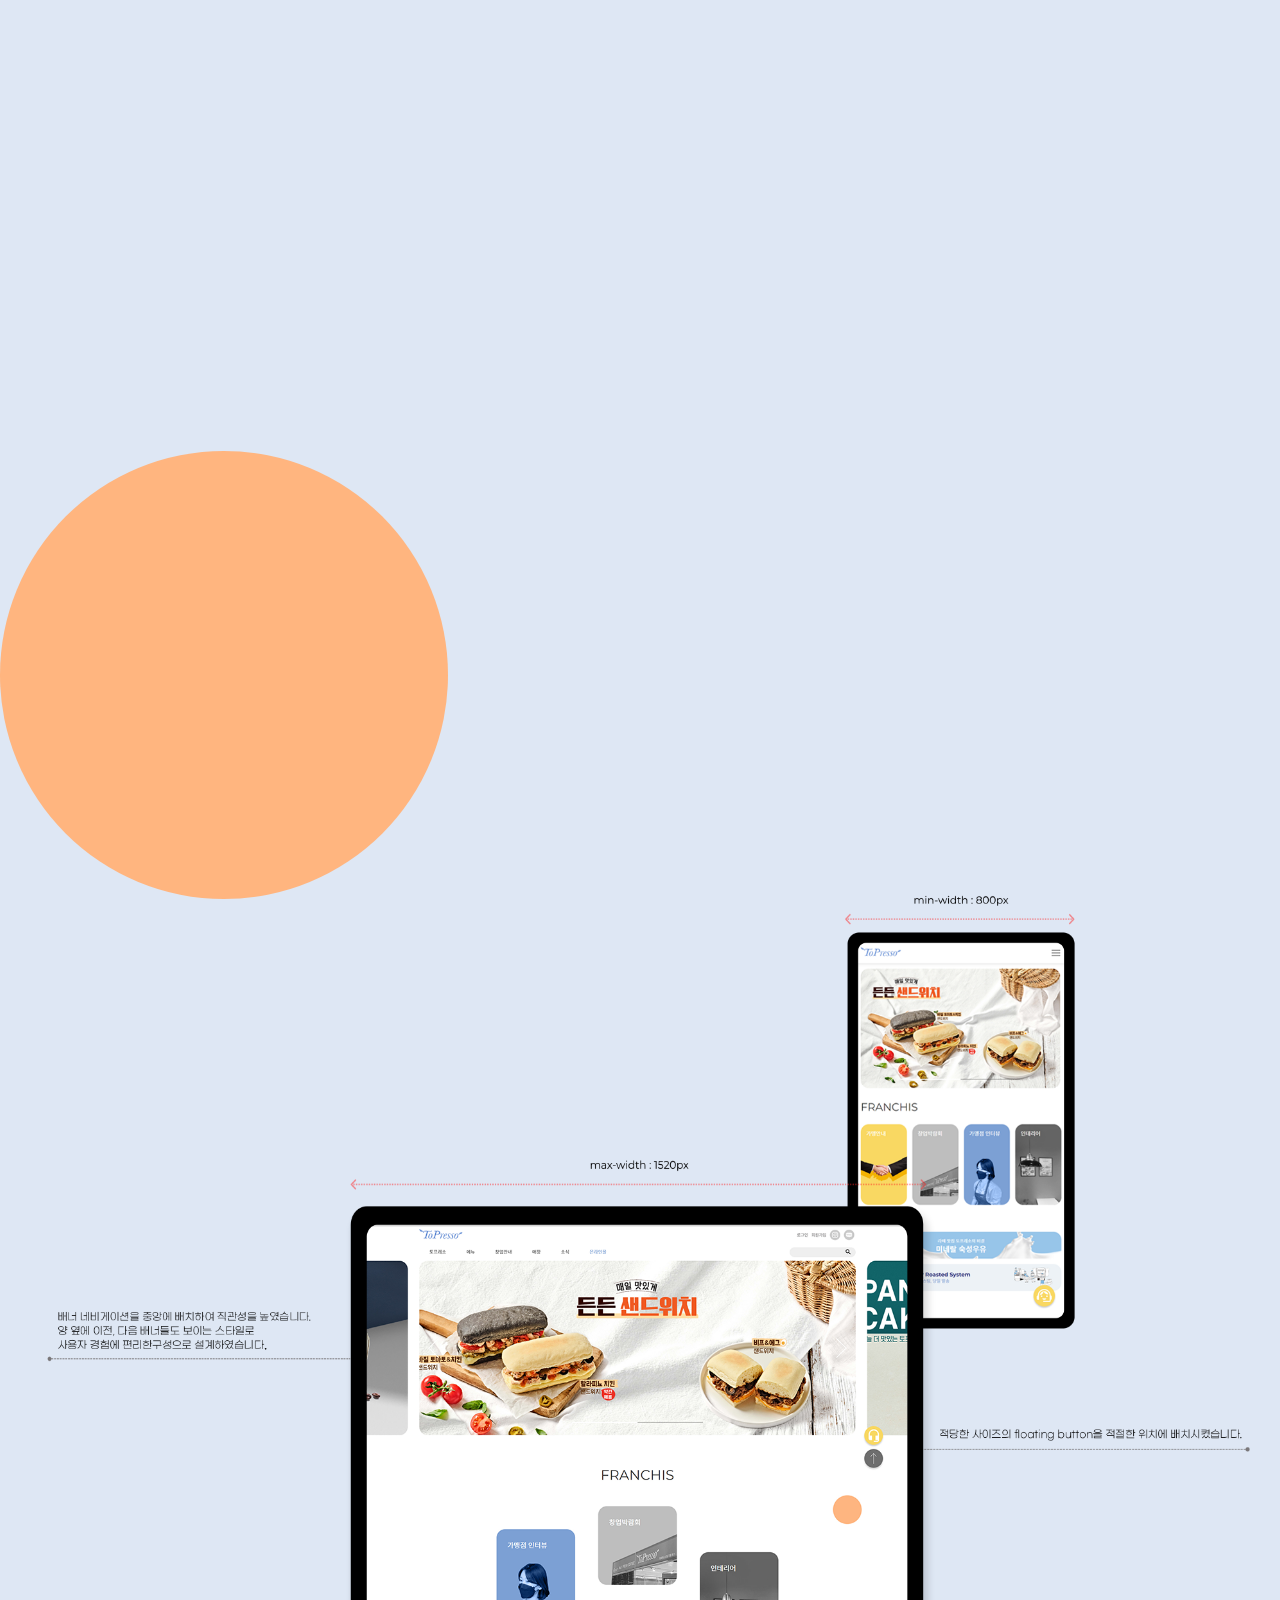
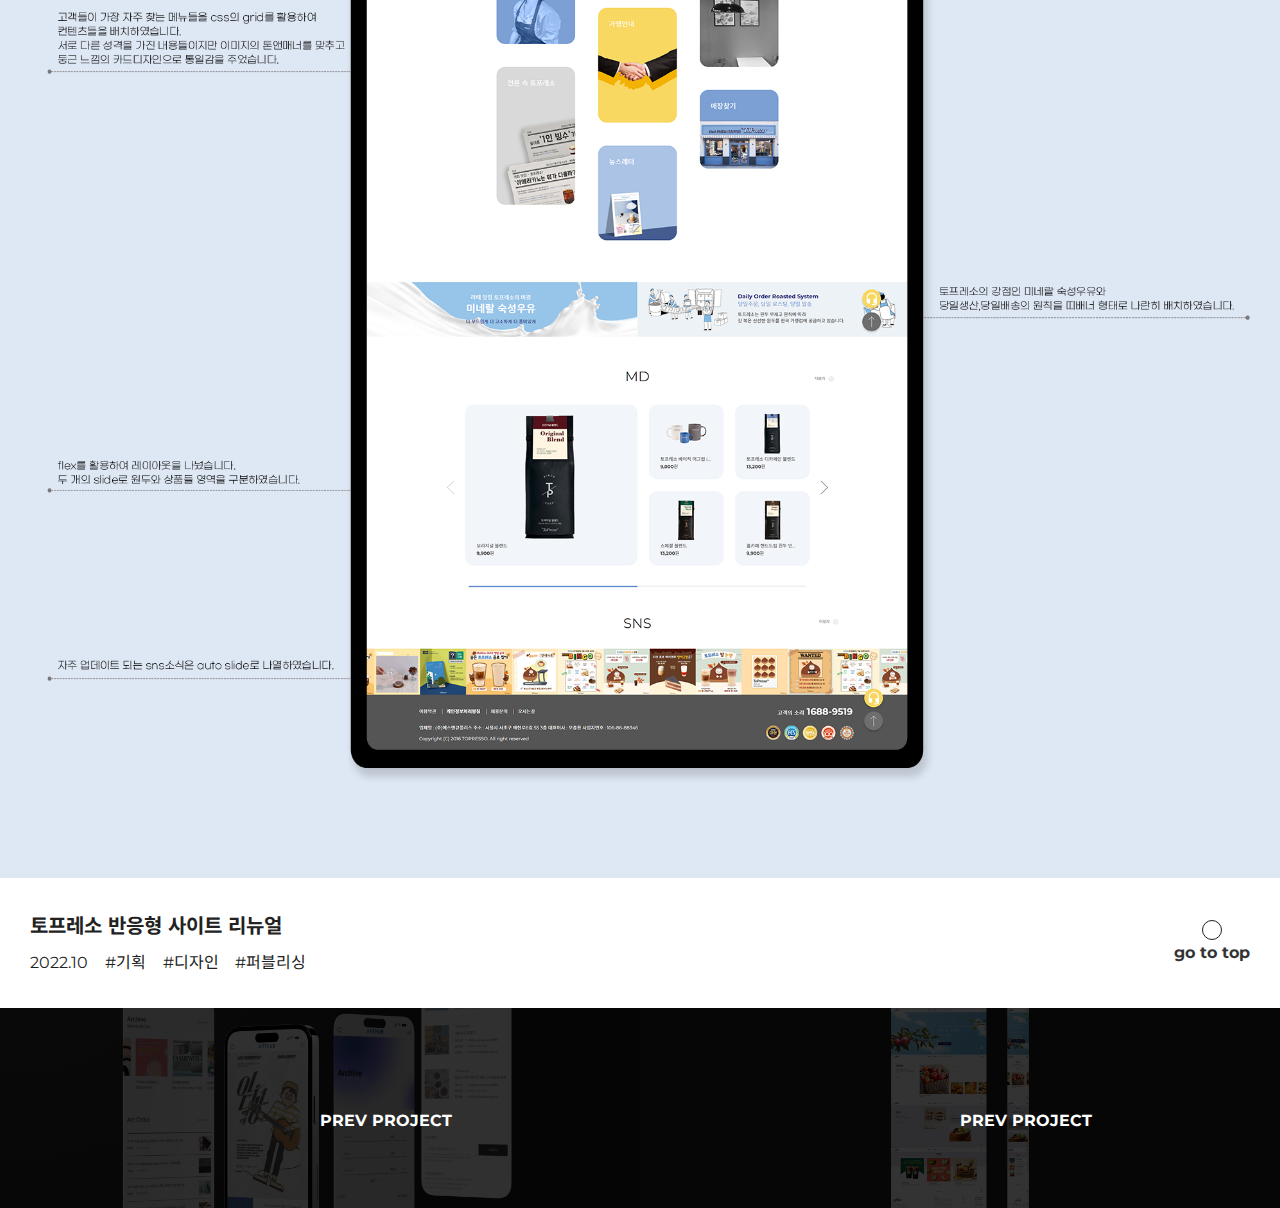
==== commit 86279dae: "22.12.23" ====
--- a/sub_page/sub1.html
+++ b/sub_page/sub1.html
@@ -71,11 +71,11 @@
       <div class="contents pro1">
         <div class="inner">
           <div class="txt_con">
-            <p class="big_txt" data-aos="fade-up">
+            <p class="big_txt" data-aos="fade-up" data-aos-duration="1500">
               적극적인 플러그인 활용과 <br />전문적이고 직관적인 카드 디자인
               레이아웃을 구성하였습니다.
             </p>
-            <p class="sub_txt">
+            <p class="sub_txt" data-aos="fade-up" data-aos-duration="1600">
               토프레소는 신뢰와 품질의 가치 경영을 추구하는 커피 프랜차이즈 전문
               기업입니다. <br />정직함과 착한 커피라는 브랜드 아이덴티티
               주목성을 고려한 차별화된 디자인을 적용했습니다.<br />
@@ -84,8 +84,12 @@
             </p>
           </div>
           <div class="style_guide">
-            <h3>Style Guide</h3>
-            <div class="colors_palett">
+            <h3 data-aos="fade-up" data-aos-duration="1500">Style Guide</h3>
+            <div
+              class="colors_palett"
+              data-aos="fade-up"
+              data-aos-duration="1000"
+            >
               <div class="color_txt">
                 <h4>COLORS PALETT</h4>
                 <p>
@@ -100,7 +104,7 @@
                 <img src="../image/topresso/topresso_color.svg" alt="" />
               </div>
             </div>
-            <div class="typography">
+            <div class="typography" data-aos="fade-up" data-aos-duration="1100">
               <div class="typo_txt">
                 <h4>TYPOGRAPHY</h4>
                 <p>
@@ -122,7 +126,11 @@
             </div>
           </div>
           <div class="renewal">
-            <div class="renewal_txt">
+            <div
+              class="renewal_txt"
+              data-aos="fade-up"
+              data-aos-duration="1200"
+            >
               <h3>Renewal</h3>
               <p>
                 기존 사이트에서 직관적이지 못한 컨텐츠들과 전체적으로
@@ -145,10 +153,12 @@
           <div class="inner">
             <div class="sub_title">
               <p>토프레소 반응형 사이트 리뉴얼</p>
-              <span>2022.10</span>
-              <span>#기획</span>
-              <span>#디자인</span>
-              <span>#퍼블리싱</span>
+              <div>
+                <span>2022.10</span>
+                <span>#기획</span>
+                <span>#디자인</span>
+                <span>#퍼블리싱</span>
+              </div>
             </div>
             <div class="fullpage-nav">
               <span></span>
@@ -166,5 +176,8 @@
         </div>
       </footer>
     </div>
+    <script>
+      AOS.init();
+    </script>
   </body>
 </html>
--- a/css/sub.css
+++ b/css/sub.css
@@ -78,7 +78,6 @@
 }
 
 .home_btn {
-  /* border: 1px solid red; */
   width: 80px;
   height: 40px;
   font-size: 0.8rem;
@@ -91,11 +90,7 @@
 .home_btn .home_arrow {
   width: 30px;
   position: relative;
-  /* animation: arrow 3s infinite linear; */
-  animation-name: arrow;
-  animation-duration: 3s;
-  animation-iteration-count: infinite;
-  animation-timing-function: linear;
+  animation: arrow 3s infinite linear;
 }
 
 @keyframes arrow {
@@ -109,17 +104,13 @@
 
 .home_btn span {
   width: 30px;
-  height: 1px;
+  height: 2px;
   background-color: var(--dark-point-c);
   position: absolute;
   top: 50%;
-  transform: translateY(-50%);
-  transition: 0.3s;
-}
-
-.home_btn span:first-of-type {
-  transform: translateY(-50%);
-}
+  transition: 0.25s;
+}
+
 .home_btn span:nth-of-type(2) {
   transform: rotate(-45deg);
 }
@@ -141,17 +132,16 @@
 }
 
 .home_btn:hover .home_arrow {
-  animation-play-state: paused;
-  transform: rotate(0deg);
+  animation: none;
 }
 
 .home_btn:hover span:nth-of-type(2) {
-  width: 15px;
-  transform: translateY(600%) rotate(45deg);
+  width: 18px;
+  transform: translateY(330%) translateX(-2px) rotate(45deg);
 }
 .home_btn:hover span:nth-of-type(3) {
-  width: 15px;
-  transform: translateY(-690%) rotate(-45deg);
+  width: 18px;
+  transform: translateY(-330%) translateX(-2px) rotate(-45deg);
 }
 .home_btn:hover span:last-of-type {
   opacity: 0;
@@ -199,8 +189,14 @@
   font-size: 1rem;
 }
 
+header .site_con {
+  display: flex;
+  flex-wrap: wrap;
+}
+
 header .site_con a {
-  padding: 0.6rem 5%;
+  padding: 0.5rem 1.5rem;
+  margin-bottom: 1rem;
   border: 1px solid var(--dark-c1);
   border-radius: 30px;
   margin-right: 3%;
@@ -485,7 +481,7 @@
 }
 
 .pro3 .dec p {
-  color: #fdfdfd;
+  color: #c1c1c1;
 }
 
 .pro3 .site_con a {
@@ -665,13 +661,18 @@
     font-size: 1rem;
   }
 
+  footer .sub_title > div {
+    display: flex;
+    flex-wrap: wrap;
+  }
+
   /* 토프레소 */
 
   header.pro1 {
     background: url(../image/topresso/top_banner_m.jpg) no-repeat center;
     background-size: cover;
     display: flex;
-    align-items: center;
+    align-items: flex-start;
   }
 
   @keyframes orange {
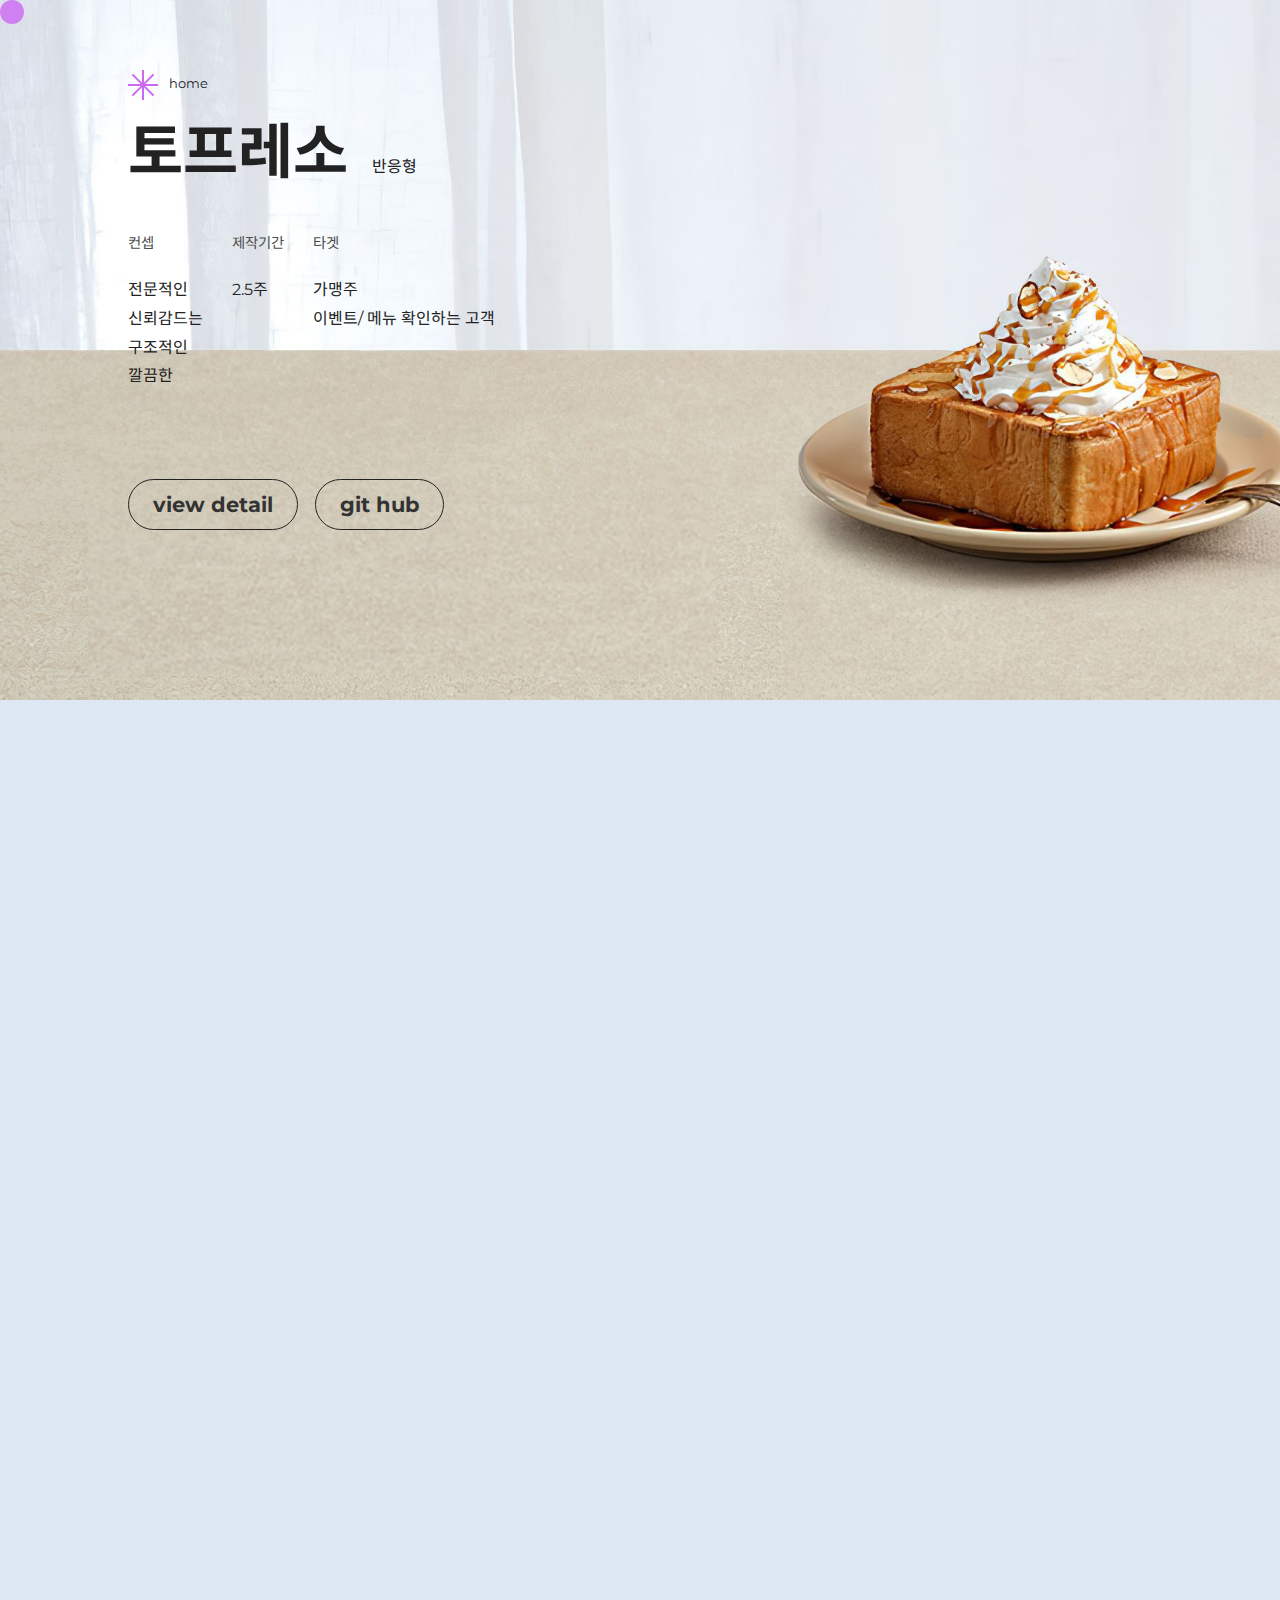
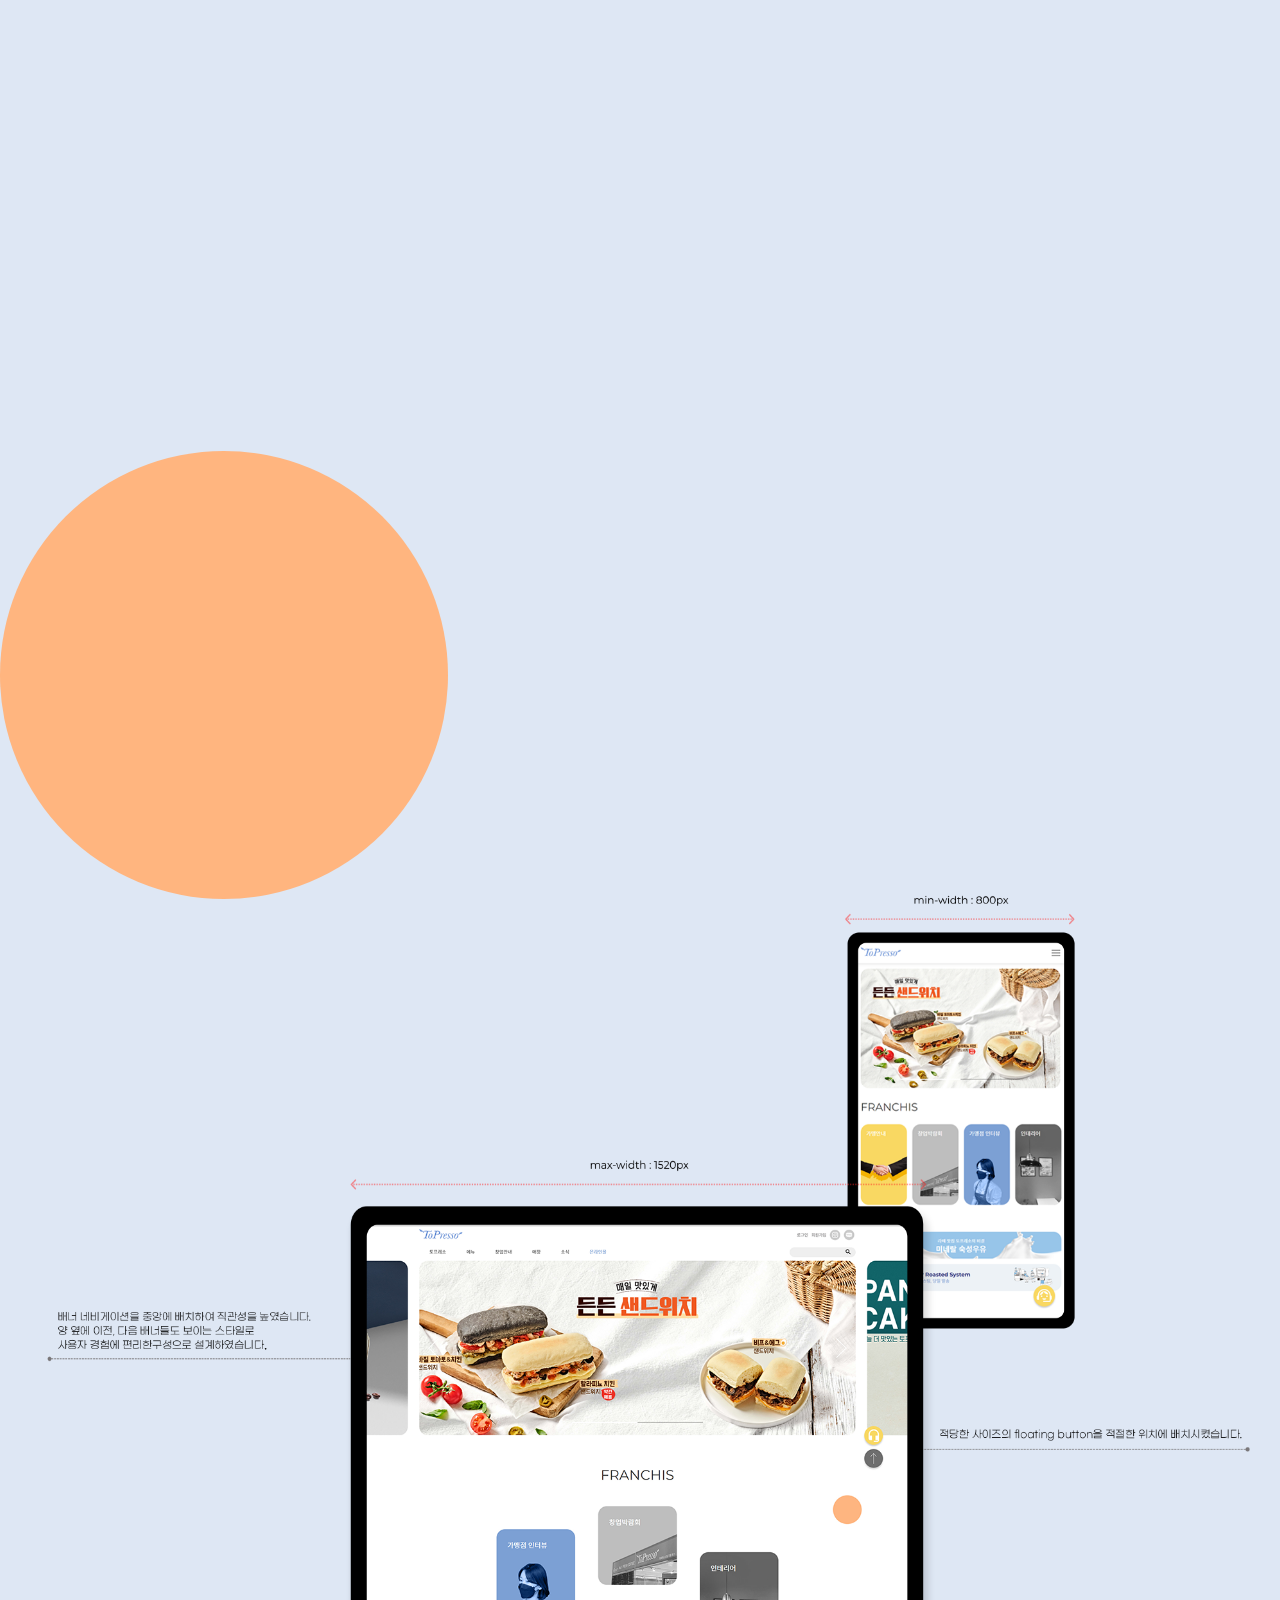
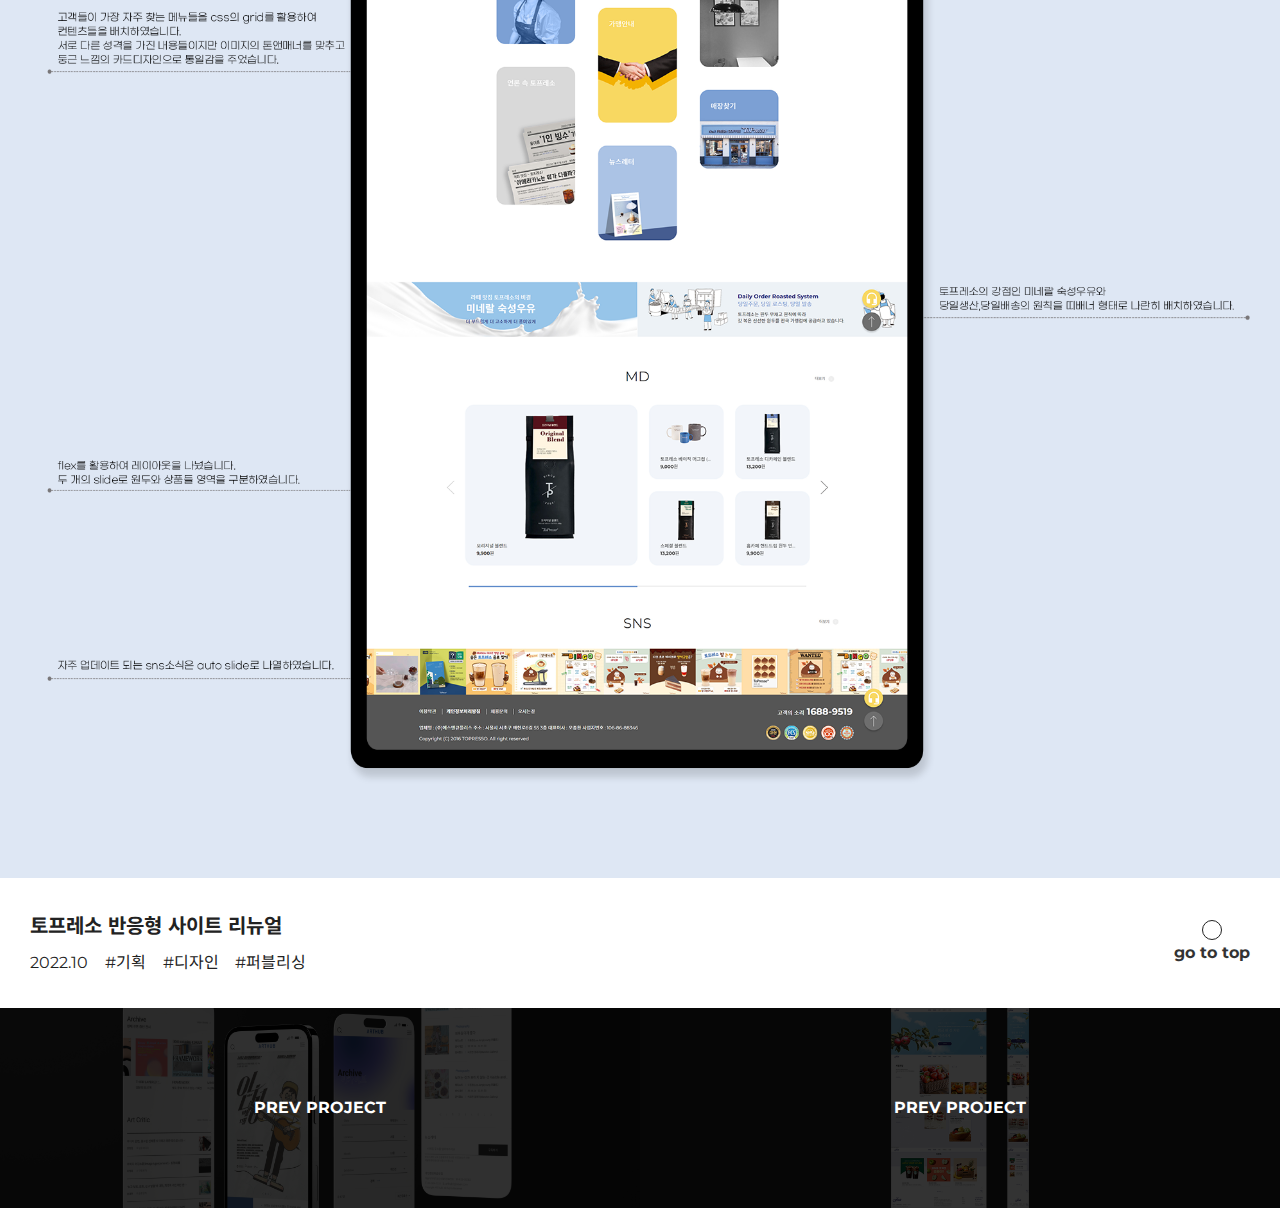
==== commit 6d3fa74d: "22.12.26" ====
--- a/sub_page/sub1.html
+++ b/sub_page/sub1.html
@@ -171,7 +171,7 @@
             <a href="../sub_page/sub3.html" data-style="style1"></a>
           </div>
           <div class="next_page">
-            <a href="#" data-style="style1"></a>
+            <a href="../sub_page/sub2.html" data-style="style1"></a>
           </div>
         </div>
       </footer>
--- a/css/sub.css
+++ b/css/sub.css
@@ -20,6 +20,7 @@
 body {
   cursor: none;
   color: var(--dark-c1);
+  word-break: keep-all;
 }
 
 .wrap {
@@ -75,6 +76,7 @@
   padding-left: 10%;
   position: relative;
   z-index: 1;
+  background-attachment: fixed;
 }
 
 .home_btn {
@@ -277,6 +279,7 @@
   position: absolute;
   top: 0;
   left: 0;
+
   transition: 1s;
 }
 
@@ -286,6 +289,7 @@
   position: absolute;
   top: 50%;
   left: 50%;
+  transform: translate(-50%, -50%);
 }
 
 footer .next_page a::before {
@@ -294,6 +298,7 @@
   position: absolute;
   top: 50%;
   left: 50%;
+  transform: translate(-50%, -50%);
 }
 
 footer .foot_bottom a:hover {
@@ -455,6 +460,167 @@
   background-size: cover;
 }
 
+/* 리얼후르츠 */
+header.pro2 {
+  background: url(../image/real_fruit/real_fruit_head.jpg) no-repeat top left;
+}
+
+/* sub2 contents! */
+.contents.pro2 h3 {
+  font-size: 2.2rem;
+  font-weight: bold;
+}
+
+.contents.pro2 .txt_con {
+  padding-top: 130px;
+  padding-bottom: 100px;
+  display: flex;
+  justify-content: space-between;
+  align-items: center;
+  position: relative;
+}
+
+.contents.pro2 .txt_con::before {
+  content: "";
+  width: 160%;
+  height: 390px;
+  background-color: #ffedbf;
+  position: absolute;
+  top: 0;
+  left: -50%;
+}
+
+.contents.pro2 .big_txt {
+  width: 45%;
+  font-size: 2.2rem;
+  font-weight: lighter;
+}
+
+.contents.pro2 .sub_txt {
+  width: 45%;
+}
+
+.contents.pro2 .style_guide {
+  margin-top: 80px;
+  display: flex;
+  justify-content: space-between;
+  flex-wrap: wrap;
+}
+
+.contents.pro2 h3 {
+  width: 100%;
+  margin-bottom: 100px;
+}
+
+.contents.pro2 .style_guide h4 {
+  margin-bottom: 2.2rem;
+  font-size: 1.4rem;
+  font-weight: bold;
+}
+
+.contents.pro2 .colors_palett ul {
+  position: relative;
+  height: 110px;
+}
+
+.contents.pro2 .colors_palett li {
+  position: absolute;
+  transition: 0.3s;
+}
+
+.contents.pro2 .colors_palett li:nth-of-type(2) {
+  left: 50px;
+}
+.contents.pro2 .colors_palett li:nth-of-type(3) {
+  left: 100px;
+}
+.contents.pro2 .colors_palett li:last-of-type {
+  left: 150px;
+}
+
+.contents.pro2 .colors_palett li span {
+  width: 80px;
+  height: 80px;
+  border-radius: 50%;
+  background-color: #2e2d71;
+  display: inline-block;
+}
+
+.contents.pro2 .colors_palett li:nth-of-type(2) span {
+  background-color: #fdf2e3;
+}
+.contents.pro2 .colors_palett li:nth-of-type(3) span {
+  background-color: #ffedbf;
+}
+.contents.pro2 .colors_palett li:last-of-type span {
+  background-color: #ed5f2a;
+}
+
+.contents.pro2 .colors_palett p {
+  opacity: 0;
+  transition: 0.3s;
+}
+
+.contents.pro2 .colors_palett li:hover p {
+  opacity: 1;
+}
+
+.contents.pro2 .renewal {
+  margin-top: 120px;
+}
+
+.contents.pro2 .detail {
+  margin-bottom: 40px;
+  display: flex;
+  justify-content: space-between;
+  align-items: center;
+}
+
+.contents.pro2 .detail > * {
+  width: calc(100% / 2);
+}
+
+.contents.pro2 .detail p {
+  margin-left: 5%;
+}
+
+.contents.pro2 .detail:nth-of-type(2) {
+  flex-direction: row-reverse;
+}
+
+.contents.pro2 .detail:last-of-type {
+  flex-direction: row-reverse;
+}
+
+.contents.pro2 .detail:nth-of-type(2) p {
+  margin-right: 5%;
+}
+
+.contents.pro2 .detail:last-of-type p {
+  margin-right: 5%;
+}
+
+.contents.pro2 .detail_txt span {
+  margin-bottom: 5%;
+  color: #888;
+  display: block;
+}
+
+footer.pro2 {
+  background-color: #ff584e;
+  color: var(--dark-c1);
+}
+
+footer.pro2 .foot_bottom .prev_page {
+  background: url(../image/mockup/project1.jpg) no-repeat center;
+  background-size: cover;
+}
+
+footer.pro2 .foot_bottom .next_page {
+  background: url(../image/mockup/project3.jpg) no-repeat center;
+  background-size: cover;
+}
+
 /* 아트허브 */
 
 header.pro3 {
@@ -494,7 +660,17 @@
   color: var(--dark-c1);
 }
 
-/* sub2 contents! */
+.contents.pro2 .typo_txt p {
+  margin-bottom: 1rem;
+}
+
+.contents.pro2 .typo_txt span {
+  color: #888;
+  font-size: 0.9rem;
+  display: block;
+}
+
+/* sub3 contents! */
 .contents.pro3 h3 {
   font-size: 2.2rem;
   font-weight: bold;
@@ -506,7 +682,6 @@
   display: flex;
   justify-content: space-between;
   align-items: center;
-  word-break: keep-all;
 }
 
 .contents.pro3 .big_txt {
@@ -558,6 +733,16 @@
   width: 30%;
 }
 
+.contents.pro3 .style_con .typo_txt p {
+  margin-bottom: 1rem;
+}
+
+.contents.pro3 .style_con .typo_txt span {
+  color: #888;
+  font-size: 0.9rem;
+  display: block;
+}
+
 .contents.pro3 .colors_palett ul {
   display: flex;
   justify-content: flex-start;
@@ -653,6 +838,9 @@
 /***** 반응형 *****/
 
 @media (max-width: 600px) {
+  header {
+    padding-top: 10%;
+  }
   .banner_txt {
     width: 100% !important;
   }
@@ -694,7 +882,6 @@
     width: 70%;
     margin: auto;
     margin-top: 40px;
-    word-break: keep-all;
   }
 
   .pro1 .style_guide h3 {
@@ -738,6 +925,55 @@
   .pro1 .renewal .renewal_txt {
     width: 100%;
     margin-bottom: 40px;
+  }
+
+  /* 리얼후르츠 */
+
+  header.pro2 {
+    background: url(../image/real_fruit/real_fruit_head-m.jpg) no-repeat center;
+    background-size: cover;
+    display: flex;
+    align-items: flex-start;
+  }
+
+  header.pro2 .site_con a {
+    border: none;
+    background-color: var(--light-c1);
+    color: var(--dark-c1);
+  }
+
+  .contents.pro2 .txt_con {
+    padding-top: 80px;
+    flex-direction: column;
+    text-align: center;
+  }
+
+  .contents.pro2 .txt_con::before {
+    content: "";
+
+    height: 520px;
+  }
+
+  .contents.pro2 .big_txt {
+    width: 100%;
+    margin-bottom: 40px;
+  }
+
+  .contents.pro2 .sub_txt {
+    width: 100%;
+  }
+
+  .contents.pro2 .style_guide > div {
+    margin-bottom: 60px;
+  }
+
+  .contents.pro2 .detail {
+    flex-direction: column !important;
+    margin-bottom: 120px;
+  }
+
+  .contents.pro2 .detail > * {
+    width: 100%;
   }
 
   /* 아트허브 */
